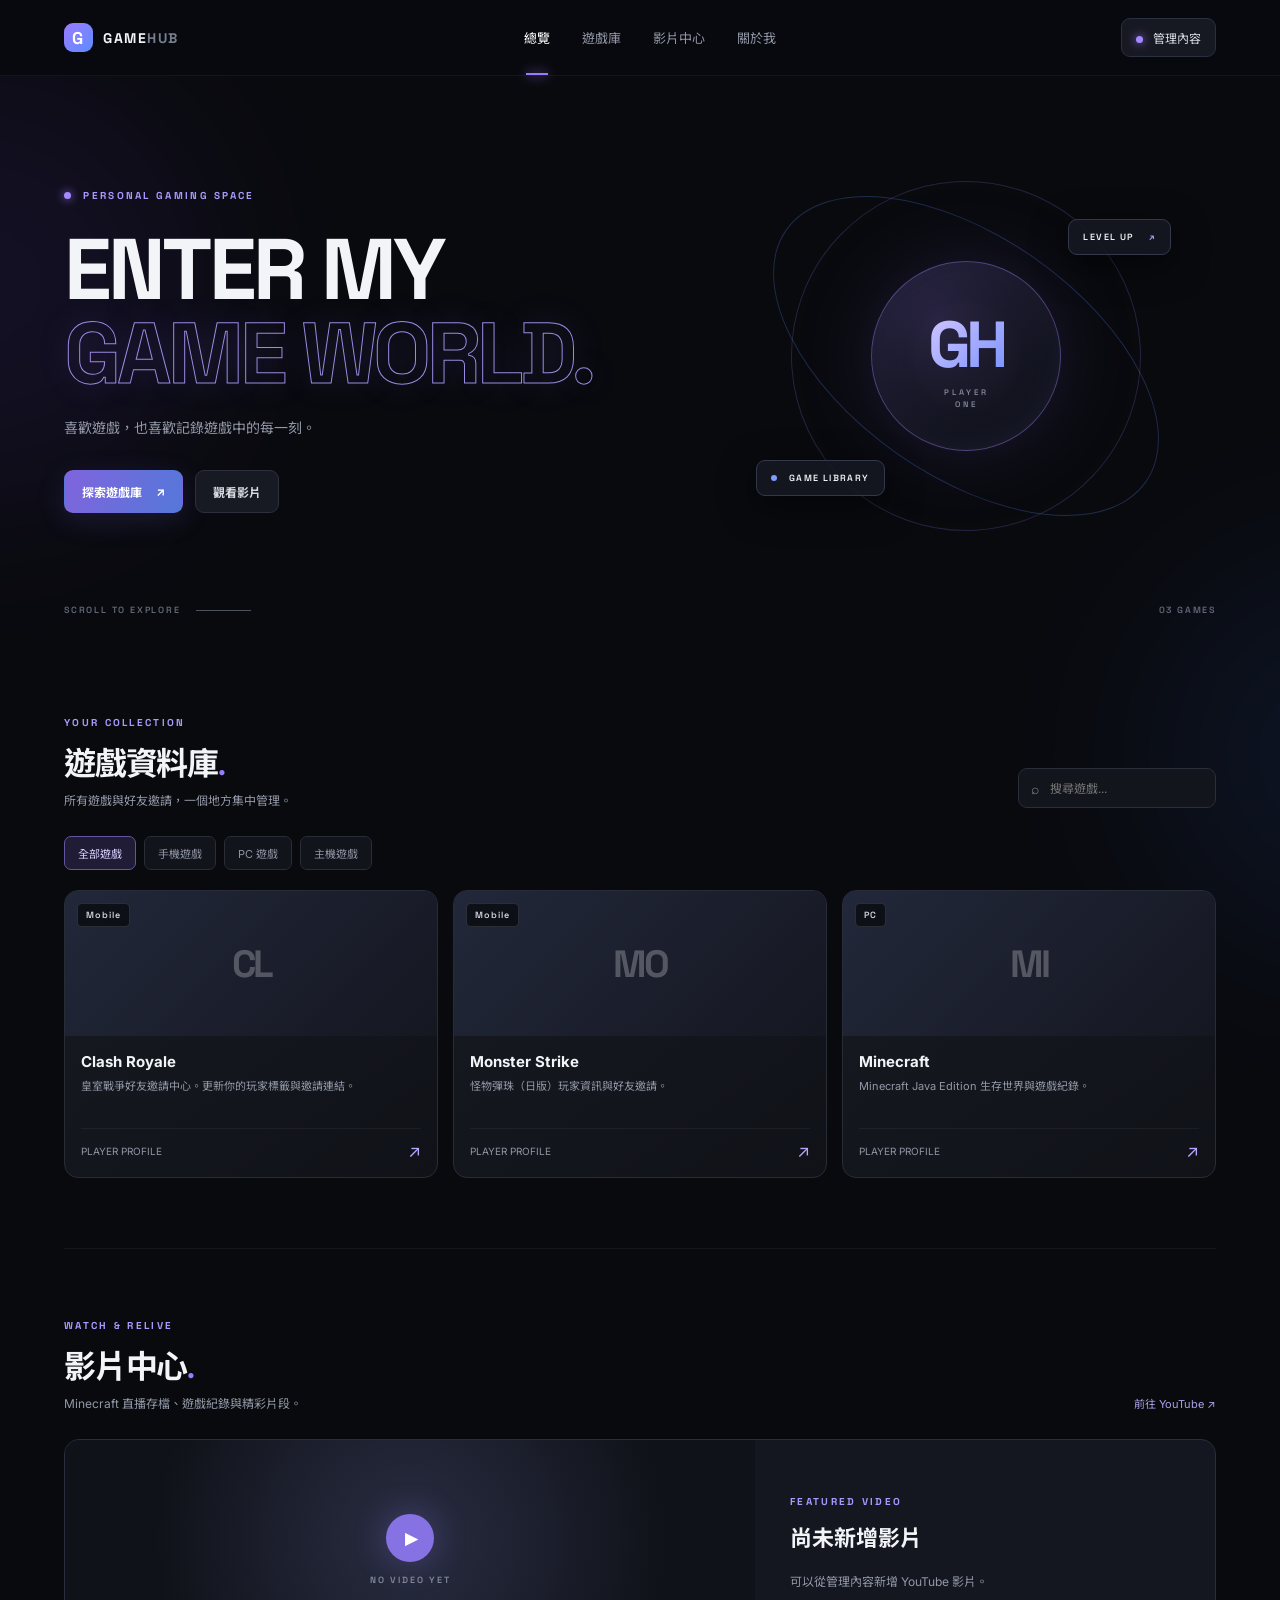
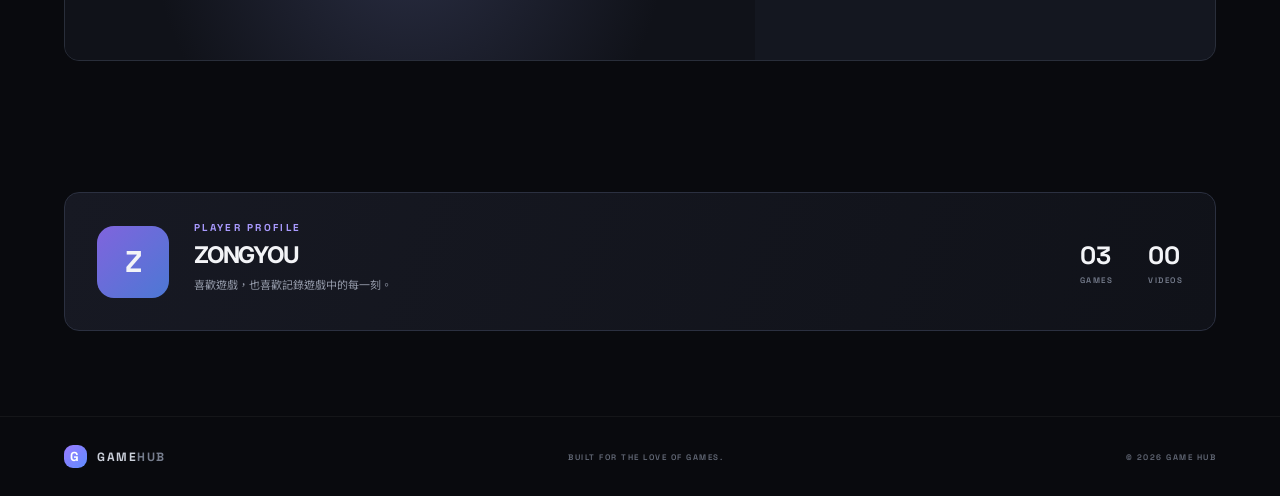
==== index.html @ 8bf3301c "Add files via upload" ====
<!doctype html>
<html lang="zh-Hant">
<head>
  <meta charset="utf-8">
  <meta name="viewport" content="width=device-width, initial-scale=1">
  <meta name="theme-color" content="#090a0e">
  <meta name="description" content="個人遊戲收藏、好友邀請與 Minecraft 影片中心。">
  <title>GAME HUB — Gaming Identity</title>
  <link rel="preconnect" href="https://fonts.googleapis.com">
  <link rel="preconnect" href="https://fonts.gstatic.com" crossorigin>
  <link href="https://fonts.googleapis.com/css2?family=Inter:wght@400;500;600;700;800&family=Noto+Sans+TC:wght@400;500;600;700;800&display=swap" rel="stylesheet">
  <link rel="stylesheet" href="css/style.css">
</head>
<body>
  <div class="ambient ambient-one"></div><div class="ambient ambient-two"></div>
  <header class="topbar">
    <a class="brand" href="#home" aria-label="Game Hub 首頁"><span class="brand-mark">G</span><span>GAME<span class="brand-muted">HUB</span></span></a>
    <nav class="main-nav" aria-label="主要導覽">
      <a class="nav-link active" href="#home" data-nav="home">總覽</a>
      <a class="nav-link" href="#library" data-nav="library">遊戲庫</a>
      <a class="nav-link" href="#videos" data-nav="videos">影片中心</a>
      <a class="nav-link" href="#profile" data-nav="profile">關於我</a>
    </nav>
    <button class="admin-trigger" id="admin-open" type="button"><span class="admin-dot"></span> 管理內容</button>
  </header>

  <main>
    <section class="hero section" id="home">
      <div class="hero-copy">
        <div class="eyebrow"><span class="live-dot"></span> PERSONAL GAMING SPACE</div>
        <h1>ENTER MY<br><span>GAME WORLD.</span></h1>
        <p class="hero-description" id="hero-description">收藏遊戲、分享好友邀請，紀錄每一段冒險。</p>
        <div class="hero-actions">
          <a class="button button-primary" href="#library">探索遊戲庫 <span>↗</span></a>
          <a class="button button-quiet" href="#videos">觀看影片</a>
        </div>
      </div>
      <div class="hero-art" aria-hidden="true">
        <div class="orbit orbit-a"></div><div class="orbit orbit-b"></div>
        <div class="hero-core"><span>GH</span><small>PLAYER<br>ONE</small></div>
        <div class="floating-chip chip-top">LEVEL UP <b>↗</b></div>
        <div class="floating-chip chip-bottom"><i></i> GAME LIBRARY</div>
      </div>
      <div class="hero-foot"><span>SCROLL TO EXPLORE</span><span class="scroll-line"></span><span id="game-count">00 GAMES</span></div>
    </section>

    <section class="section library-section" id="library">
      <div class="section-heading">
        <div><div class="eyebrow">YOUR COLLECTION</div><h2>遊戲資料庫<span class="heading-period">.</span></h2><p>所有遊戲與好友邀請，一個地方集中管理。</p></div>
        <div class="heading-tools"><label class="search-box"><span>⌕</span><input id="game-search" type="search" placeholder="搜尋遊戲..." aria-label="搜尋遊戲"></label></div>
      </div>
      <div class="filter-row" id="game-filters">
        <button class="filter-chip selected" data-filter="全部">全部遊戲</button>
        <button class="filter-chip" data-filter="Mobile">手機遊戲</button>
        <button class="filter-chip" data-filter="PC">PC 遊戲</button>
        <button class="filter-chip" data-filter="Console">主機遊戲</button>
      </div>
      <div class="game-grid" id="game-grid"><div class="empty-state">正在載入遊戲資料…</div></div>
    </section>

    <section class="section video-section" id="videos">
      <div class="section-heading">
        <div><div class="eyebrow">WATCH & RELIVE</div><h2>影片中心<span class="heading-period">.</span></h2><p>Minecraft 直播存檔、遊戲紀錄與精彩片段。</p></div>
        <a class="text-link" href="https://www.youtube.com/" target="_blank" rel="noopener">前往 YouTube ↗</a>
      </div>
      <div class="video-feature" id="video-feature">
        <div class="video-player-placeholder"><span class="play-symbol">▶</span><span>SELECT A VIDEO</span></div>
        <div class="video-feature-info"><div class="eyebrow">FEATURED VIDEO</div><h3>尚未新增影片</h3><p>可以從管理內容新增 YouTube 影片。</p></div>
      </div>
      <div class="video-grid" id="video-grid"></div>
    </section>

    <section class="section profile-section" id="profile">
      <div class="profile-panel">
        <div class="profile-avatar" id="profile-avatar">Z</div>
        <div class="profile-copy"><div class="eyebrow">PLAYER PROFILE</div><h2 id="profile-name">ZONGYOU</h2><p id="profile-bio">喜歡遊戲，也喜歡記錄遊戲中的每一刻。</p><div class="social-links" id="social-links"></div></div>
        <div class="profile-stats"><div><strong id="stat-games">00</strong><span>GAMES</span></div><div><strong id="stat-videos">00</strong><span>VIDEOS</span></div></div>
      </div>
    </section>
  </main>

  <footer class="footer"><a class="brand" href="#home"><span class="brand-mark">G</span><span>GAME<span class="brand-muted">HUB</span></span></a><span>BUILT FOR THE LOVE OF GAMES.</span><span>© <span id="year"></span> GAME HUB</span></footer>

  <div class="modal-backdrop" id="game-modal" aria-hidden="true">
    <div class="modal game-modal-card" role="dialog" aria-modal="true" aria-labelledby="modal-game-title">
      <button class="modal-close" data-close="game-modal" aria-label="關閉">×</button>
      <div class="modal-game-cover" id="modal-cover"></div>
      <div class="modal-content"><div class="eyebrow" id="modal-category">GAME</div><h2 id="modal-game-title">Game title</h2><p id="modal-description"></p><div class="player-id-row"><span>PLAYER ID</span><code id="modal-player-id">—</code><button class="small-button" id="copy-id">複製</button></div><div class="modal-actions" id="modal-actions"></div><div class="qr-wrap" id="modal-qr-wrap" hidden><img id="modal-qr" alt="好友邀請 QR Code"><span>使用遊戲掃描器加入好友</span></div></div>
    </div>
  </div>

  <div class="modal-backdrop" id="video-modal" aria-hidden="true">
    <div class="modal video-modal-card" role="dialog" aria-modal="true" aria-label="YouTube 影片播放器"><button class="modal-close" data-close="video-modal" aria-label="關閉">×</button><div class="embed-frame" id="embed-frame"></div><div class="video-modal-title" id="video-modal-title"></div></div>
  </div>

  <div class="modal-backdrop admin-backdrop" id="admin-modal" aria-hidden="true">
    <div class="modal admin-panel" role="dialog" aria-modal="true" aria-labelledby="admin-title">
      <button class="modal-close" data-close="admin-modal" aria-label="關閉">×</button>
      <div class="eyebrow">CONTENT CONTROL CENTER</div><h2 id="admin-title">內容管理</h2><p class="admin-intro">在這裡編輯網站資料。變更先存在目前瀏覽器，匯出 JSON 後再更新 GitHub。</p>
      <div class="admin-tabs"><button class="admin-tab active" data-tab="games">遊戲管理</button><button class="admin-tab" data-tab="videos">影片管理</button><button class="admin-tab" data-tab="profile">個人資料</button><button class="admin-tab" data-tab="data">匯入 / 匯出</button></div>
      <div class="admin-pane active" id="pane-games"><div class="admin-list" id="admin-game-list"></div><h3 id="game-form-heading">新增遊戲</h3><form id="game-form" class="admin-form"><input type="hidden" id="game-edit-index"><div class="form-grid"><label>遊戲名稱<input id="g-name" required placeholder="例如：Minecraft"></label><label>平台<select id="g-category"><option>Mobile</option><option>PC</option><option>Console</option></select></label><label>玩家 ID<input id="g-player" placeholder="玩家 ID"></label><label>封面圖片路徑<input id="g-cover" placeholder="assets/covers/game.jpg"></label><label class="span-two">好友邀請連結<input id="g-invite" type="url" placeholder="https://..."></label><label class="span-two">QR Code 圖片路徑<input id="g-qr" placeholder="assets/qrcodes/game.png"></label><label class="span-two">遊戲描述<textarea id="g-description" rows="2" placeholder="簡短介紹"></textarea></label></div><div class="form-actions"><button class="button button-primary" type="submit">儲存遊戲</button><button class="button button-quiet" type="button" id="game-form-reset">清除</button></div></form></div>
      <div class="admin-pane" id="pane-videos"><div class="admin-list" id="admin-video-list"></div><h3 id="video-form-heading">新增影片</h3><form id="video-form" class="admin-form"><input type="hidden" id="video-edit-index"><div class="form-grid"><label class="span-two">影片標題<input id="v-title" required placeholder="Minecraft 生存日記 #01"></label><label>YouTube 網址<input id="v-url" required placeholder="https://www.youtube.com/watch?v=..."></label><label>分類<input id="v-category" placeholder="Minecraft 直播"></label><label class="span-two">簡介<textarea id="v-description" rows="2"></textarea></label></div><div class="form-actions"><button class="button button-primary" type="submit">儲存影片</button><button class="button button-quiet" type="button" id="video-form-reset">清除</button></div></form></div>
      <div class="admin-pane" id="pane-profile"><form id="profile-form" class="admin-form"><div class="form-grid"><label>暱稱<input id="p-name"></label><label>頭像文字<input id="p-avatar" maxlength="3"></label><label class="span-two">個人簡介<textarea id="p-bio" rows="3"></textarea></label><label class="span-two">社群連結（每行一個，格式：名稱 | 網址）<textarea id="p-social" rows="4" placeholder="YouTube | https://youtube.com/@..."></textarea></label></div><div class="form-actions"><button class="button button-primary" type="submit">儲存個人資料</button></div></form></div>
      <div class="admin-pane" id="pane-data"><div class="data-actions"><button class="button button-primary" id="export-all">匯出全部資料 JSON</button><label class="button button-quiet file-button">匯入 JSON<input type="file" id="import-file" accept="application/json"></label><button class="button button-quiet" id="reset-data">還原範例資料</button></div><div class="notice"><strong>如何發布到 GitHub Pages？</strong><ol><li>按「匯出全部資料 JSON」。</li><li>解壓或開啟匯出的資料，將 <code>games.json</code>、<code>videos.json</code>、<code>profile.json</code> 更新到 Repository 的 <code>data/</code>。</li><li>若新增了圖片，也要把圖片上傳到對應的 <code>assets/</code> 資料夾。</li><li>Commit changes，等待 GitHub Pages 自動部署。</li></ol></div><p class="admin-status" id="admin-status">目前的修改儲存在這個瀏覽器，不會自動發布到網站。</p></div>
    </div>
  </div>
  <div class="toast" id="toast" role="status"></div>
  <script src="js/main.js"></script>
</body>
</html>
---- css/style.css ----
@import url('https://fonts.googleapis.com/css2?family=Space+Grotesk:wght@400;500;600;700&display=swap');
:root{--bg:#090a0e;--panel:#111319;--panel2:#171a22;--line:#252934;--text:#f3f4f7;--muted:#9298a7;--accent:#9a7bff;--accent2:#5e8cff;--radius:18px;--font:Inter,"Noto Sans TC",sans-serif}
*{box-sizing:border-box}html{scroll-behavior:smooth;scroll-padding-top:90px}body{margin:0;background:var(--bg);color:var(--text);font-family:var(--font);font-size:14px;overflow-x:hidden}a{color:inherit;text-decoration:none}button,input,textarea,select{font:inherit}.ambient{position:absolute;z-index:-1;pointer-events:none;filter:blur(90px);opacity:.14;border-radius:50%}.ambient-one{width:430px;height:430px;background:#5636a9;top:70px;left:-230px}.ambient-two{width:390px;height:390px;background:#254d9c;top:560px;right:-260px}.topbar{height:76px;display:flex;align-items:center;justify-content:space-between;padding:0 max(5vw,24px);border-bottom:1px solid #ffffff0c;background:#090a0edb;backdrop-filter:blur(18px);position:sticky;top:0;z-index:20}.brand{display:flex;align-items:center;gap:10px;font-family:"Space Grotesk",sans-serif;font-weight:700;letter-spacing:1.5px}.brand-mark{width:29px;height:29px;display:grid;place-items:center;border-radius:9px;background:linear-gradient(135deg,var(--accent),var(--accent2));color:white;font-size:17px}.brand-muted{color:#777e8e}.main-nav{display:flex;gap:32px;height:100%;align-items:center}.nav-link{height:100%;display:grid;place-items:center;color:var(--muted);font-size:13px;position:relative;transition:.2s}.nav-link:hover,.nav-link.active{color:white}.nav-link.active:after{content:"";position:absolute;bottom:0;height:2px;width:22px;background:var(--accent);box-shadow:0 0 12px var(--accent)}.admin-trigger{background:#171922;border:1px solid #2b3040;color:#d9dce5;padding:10px 14px;border-radius:9px;cursor:pointer;font-size:12px}.admin-trigger:hover{border-color:var(--accent)}.admin-dot,.live-dot{display:inline-block;width:7px;height:7px;border-radius:50%;background:#a58aff;box-shadow:0 0 10px #9a7bff;margin-right:7px}.section{width:min(1160px,90%);margin:0 auto}.hero{min-height:570px;display:flex;align-items:center;position:relative;padding:75px 0 95px}.hero-copy{position:relative;z-index:2}.eyebrow{font-family:"Space Grotesk",var(--font);font-size:10px;font-weight:700;letter-spacing:2.3px;color:#a99aff;text-transform:uppercase}.hero h1{font-family:"Space Grotesk",var(--font);font-size:clamp(48px,7vw,86px);line-height:.98;letter-spacing:-4px;margin:25px 0 20px;font-weight:700}.hero h1 span{color:transparent;-webkit-text-stroke:1px #9b8be2;text-shadow:0 0 34px #8b73ff20}.hero-description{font-size:14px;color:var(--muted);line-height:1.8;max-width:440px}.hero-actions{display:flex;gap:12px;margin-top:30px}.button{border:1px solid transparent;border-radius:9px;padding:12px 17px;font-size:12px;font-weight:700;cursor:pointer;display:inline-flex;align-items:center;justify-content:center;gap:14px;transition:.2s}.button-primary{background:linear-gradient(110deg,#8064dd,#5478d9);color:#fff;box-shadow:0 7px 28px #6e62d32b}.button-primary:hover{transform:translateY(-2px);filter:brightness(1.12)}.button-quiet{background:#171a22;border-color:#2b303c;color:#d7d9e0}.button-quiet:hover{border-color:#7770aa}.hero-art{position:absolute;width:430px;height:430px;right:3%;top:65px;display:grid;place-items:center}.orbit{position:absolute;border:1px solid #9a7bff35;border-radius:50%;transform:rotate(-25deg)}.orbit-a{width:350px;height:350px}.orbit-b{width:440px;height:240px;border-color:#5e8cff40;transform:rotate(35deg)}.hero-core{width:190px;height:190px;border-radius:50%;display:flex;flex-direction:column;align-items:center;justify-content:center;background:radial-gradient(circle at 35% 30%,#292442,#11131c 65%);border:1px solid #9b8aff65;box-shadow:0 0 80px #7659d52b,inset 0 0 45px #8064dd18}.hero-core span{font:700 65px "Space Grotesk";letter-spacing:-5px;background:linear-gradient(135deg,#d7caff,#758fff);color:transparent;background-clip:text}.hero-core small{font:600 8px "Space Grotesk";letter-spacing:3px;color:#82879a;text-align:center;line-height:1.5}.floating-chip{position:absolute;padding:11px 14px;background:#151821e8;border:1px solid #33384b;border-radius:9px;font:600 9px "Space Grotesk";letter-spacing:1.4px;box-shadow:0 10px 35px #0008}.chip-top{top:78px;right:10px}.chip-top b{color:#a99aff;margin-left:12px}.chip-bottom{bottom:75px;left:5px}.chip-bottom i{display:inline-block;width:6px;height:6px;background:#7e9bff;border-radius:50%;margin-right:8px}.hero-foot{position:absolute;bottom:30px;left:0;right:0;display:flex;align-items:center;gap:15px;color:#626878;font:600 9px "Space Grotesk";letter-spacing:1.8px}.scroll-line{height:1px;width:55px;background:#4d5260}.hero-foot span:last-child{margin-left:auto}.library-section,.video-section{padding:70px 0}.section-heading{display:flex;align-items:end;justify-content:space-between;gap:20px;margin-bottom:28px}.section-heading h2,.profile-copy h2{font-size:32px;letter-spacing:-1.2px;margin:9px 0 7px}.heading-period{color:var(--accent)}.section-heading p{color:var(--muted);margin:0;font-size:12px}.heading-tools{display:flex;gap:10px}.search-box{display:flex;align-items:center;gap:9px;background:#12151c;border:1px solid #292e3a;border-radius:9px;padding:0 12px;height:40px;color:#858b9b}.search-box input{background:none;border:0;outline:0;color:white;width:155px;font-size:12px}.filter-row{display:flex;gap:8px;margin-bottom:20px}.filter-chip{border:1px solid #282d38;background:#11141a;color:#8d93a2;padding:8px 13px;border-radius:7px;font-size:11px;cursor:pointer}.filter-chip.selected,.filter-chip:hover{background:#211c35;border-color:#65549e;color:#d9d0ff}.game-grid{display:grid;grid-template-columns:repeat(3,1fr);gap:15px}.game-card{background:linear-gradient(145deg,#171a22,#101218);border:1px solid #272c37;border-radius:14px;overflow:hidden;cursor:pointer;transition:.25s;min-width:0}.game-card:hover{transform:translateY(-4px);border-color:#7464b4;box-shadow:0 15px 35px #0005}.game-cover{height:145px;background:linear-gradient(135deg,#22283a,#151721);position:relative;overflow:hidden;display:flex;align-items:center;justify-content:center}.game-cover img{width:100%;height:100%;object-fit:cover;opacity:.8}.cover-fallback{font:700 38px "Space Grotesk";color:#ffffff40;letter-spacing:-3px}.game-platform{position:absolute;top:12px;left:12px;background:#090b10c9;border:1px solid #ffffff20;padding:5px 8px;border-radius:5px;font:600 9px "Space Grotesk";letter-spacing:1px;color:#d3d6e1}.game-card-body{padding:16px}.game-card-title{font-size:15px;font-weight:700;margin:0 0 7px}.game-card-desc{font-size:11px;color:#9298a7;line-height:1.6;height:35px;overflow:hidden}.game-card-foot{display:flex;justify-content:space-between;align-items:center;margin-top:15px;padding-top:12px;border-top:1px solid #ffffff0c;color:#8e94a4;font-size:10px}.card-arrow{color:#b5a6ff;font-size:17px}.empty-state{grid-column:1/-1;border:1px dashed #303543;border-radius:12px;padding:35px;text-align:center;color:#828899;font-size:12px}.video-section{border-top:1px solid #ffffff0c}.text-link{color:#aaa0e9;font-size:11px}.video-feature{display:grid;grid-template-columns:1.5fr 1fr;background:#141720;border:1px solid #292e3a;border-radius:15px;overflow:hidden;min-height:220px}.video-player-placeholder{background:radial-gradient(circle at 50% 45%,#292d42,#101219 70%);display:flex;flex-direction:column;align-items:center;justify-content:center;gap:12px;color:#83899a;font:600 9px "Space Grotesk";letter-spacing:2px;min-height:220px}.play-symbol{width:48px;height:48px;display:grid;place-items:center;border-radius:50%;padding-left:3px;background:#8772e4;color:white;box-shadow:0 0 35px #8772e455;font-size:16px}.video-feature-info{padding:35px;display:flex;flex-direction:column;justify-content:center}.video-feature-info h3{font-size:22px;margin:12px 0 8px}.video-feature-info p{color:var(--muted);font-size:12px;line-height:1.7}.video-grid{display:grid;grid-template-columns:repeat(3,1fr);gap:15px;margin-top:16px}.video-card{border:1px solid #292e3a;border-radius:12px;overflow:hidden;background:#13161e;cursor:pointer;transition:.2s}.video-card:hover{transform:translateY(-3px);border-color:#7062ad}.video-thumb{aspect-ratio:16/9;background:#202434;position:relative}.video-thumb img{width:100%;height:100%;object-fit:cover}.video-thumb:after{content:"▶";position:absolute;inset:0;display:grid;place-items:center;color:white;text-shadow:0 2px 12px #000;font-size:25px;background:#0002}.video-card-info{padding:13px}.video-card-info strong{display:block;font-size:12px;margin-bottom:7px}.video-card-info span{color:#858b9a;font-size:10px}.profile-section{padding:45px 0 85px}.profile-panel{display:flex;align-items:center;gap:25px;padding:28px 32px;border:1px solid #2b3040;border-radius:15px;background:linear-gradient(110deg,#171923,#101219)}.profile-avatar{width:72px;height:72px;border-radius:17px;background:linear-gradient(135deg,#8064dd,#4c78d4);display:grid;place-items:center;font:700 30px "Space Grotesk";flex-shrink:0}.profile-copy{flex:1}.profile-copy h2{font-size:23px;margin:7px 0}.profile-copy p{font-size:11px;color:#9298a7;margin:0 0 10px}.social-links{display:flex;gap:13px;flex-wrap:wrap}.social-links a{font-size:10px;color:#b7a9ff}.profile-stats{display:flex;gap:35px}.profile-stats div{display:flex;flex-direction:column;gap:4px}.profile-stats strong{font:700 25px "Space Grotesk"}.profile-stats span{font:600 8px "Space Grotesk";letter-spacing:1.5px;color:#777e8e}.footer{border-top:1px solid #ffffff0c;min-height:80px;padding:20px 5%;display:flex;align-items:center;justify-content:space-between;color:#656b79;font:600 8px "Space Grotesk";letter-spacing:1.5px}.footer .brand{color:#cbd0da;font-size:12px}.footer .brand-mark{width:23px;height:23px;font-size:13px}.modal-backdrop{position:fixed;inset:0;z-index:50;background:#05060bd9;backdrop-filter:blur(12px);display:none;align-items:center;justify-content:center;padding:20px}.modal-backdrop.open{display:flex}.modal{position:relative;background:#141720;border:1px solid #34394a;border-radius:17px;max-height:90vh;overflow:auto;box-shadow:0 25px 90px #000a}.modal-close{position:absolute;right:14px;top:12px;z-index:2;border:0;background:#252a36;color:#e4e5eb;border-radius:8px;width:31px;height:31px;font-size:22px;cursor:pointer}.game-modal-card{width:min(760px,100%);display:grid;grid-template-columns:.85fr 1.15fr}.modal-game-cover{background:linear-gradient(145deg,#292c40,#12151d);min-height:380px;display:grid;place-items:center;color:#ffffff44;font:700 50px "Space Grotesk"}.modal-game-cover img{width:100%;height:100%;object-fit:cover}.modal-content{padding:38px 30px}.modal-content h2{font-size:27px;margin:10px 0}.modal-content p{font-size:12px;color:var(--muted);line-height:1.7}.player-id-row{display:flex;align-items:center;gap:10px;background:#0c0f15;padding:10px;border-radius:8px;margin:20px 0}.player-id-row span{font-size:9px;color:#7d8494;letter-spacing:1px}.player-id-row code{font-size:11px;color:#ddd4ff;flex:1;overflow-wrap:anywhere}.small-button{background:#29233d;border:1px solid #574b82;color:#d8ceff;border-radius:6px;padding:6px 9px;font-size:10px;cursor:pointer}.modal-actions{display:flex;gap:9px;flex-wrap:wrap}.qr-wrap{margin-top:22px;display:flex;align-items:center;gap:14px;color:#8f96a6;font-size:10px}.qr-wrap img{width:105px;height:105px;object-fit:contain;background:white;padding:5px;border-radius:7px}.video-modal-card{width:min(900px,100%);padding:15px}.embed-frame{aspect-ratio:16/9;background:#08090d}.embed-frame iframe{width:100%;height:100%;border:0}.video-modal-title{padding:13px 5px 2px;font-weight:700}.admin-panel{width:min(850px,100%);padding:32px}.admin-panel h2{font-size:28px;margin:8px 0}.admin-intro{font-size:11px;color:#969cac;line-height:1.7}.admin-tabs{display:flex;gap:5px;border-bottom:1px solid #303543;margin:22px 0 20px;overflow:auto}.admin-tab{border:0;background:none;color:#818899;padding:11px 13px;font-size:11px;white-space:nowrap;cursor:pointer;border-bottom:2px solid transparent}.admin-tab.active{color:#d8ceff;border-color:#9a7bff}.admin-pane{display:none}.admin-pane.active{display:block}.admin-pane h3{font-size:13px;margin:22px 0 12px}.admin-list{display:grid;gap:7px}.admin-row{display:flex;align-items:center;gap:10px;background:#0e1118;border:1px solid #272c38;border-radius:8px;padding:9px 11px}.admin-row span{flex:1;font-size:11px}.admin-row button{border:1px solid #34394a;background:#1a1e28;color:#c7cbd5;border-radius:6px;padding:6px 9px;font-size:10px;cursor:pointer}.admin-row button.delete{color:#ff9d9d}.admin-form{background:#0e1118;border:1px solid #282e3a;border-radius:10px;padding:15px}.form-grid{display:grid;grid-template-columns:1fr 1fr;gap:12px}.admin-form label{display:flex;flex-direction:column;gap:6px;color:#aab0bf;font-size:10px}.admin-form input,.admin-form textarea,.admin-form select{background:#181c26;border:1px solid #303646;border-radius:7px;padding:10px;color:#edf0f6;outline:none;font-size:11px;min-width:0}.admin-form input:focus,.admin-form textarea:focus,.admin-form select:focus{border-color:#8773d2}.span-two{grid-column:span 2}.form-actions{display:flex;gap:8px;margin-top:13px}.form-actions .button{padding:10px 13px}.data-actions{display:flex;gap:9px;flex-wrap:wrap}.file-button{position:relative;overflow:hidden}.file-button input{position:absolute;inset:0;opacity:0;cursor:pointer}.notice{margin-top:20px;background:#171b27;border:1px solid #343b50;border-radius:9px;padding:16px;color:#aeb4c3;font-size:11px;line-height:1.8}.notice strong{color:#e5e7ee}.notice ol{padding-left:18px}.notice code{color:#d5caff}.admin-status{font-size:10px;color:#838a9a;margin-top:15px}.toast{position:fixed;bottom:24px;left:50%;transform:translate(-50%,20px);opacity:0;pointer-events:none;background:#252a37;border:1px solid #484e62;color:white;padding:11px 16px;border-radius:8px;font-size:11px;z-index:90;transition:.25s}.toast.show{opacity:1;transform:translate(-50%,0)}[hidden]{display:none!important}
@media(max-width:800px){.main-nav{gap:16px}.hero-art{right:-100px;opacity:.5}.hero-copy{z-index:3}.game-grid,.video-grid{grid-template-columns:repeat(2,1fr)}.profile-panel{flex-wrap:wrap}.profile-stats{margin-left:95px}.video-feature{grid-template-columns:1fr}.video-feature-info{padding:22px}.video-player-placeholder{min-height:180px}}
@media(max-width:560px){.topbar{height:65px;padding:0 5%;}.brand{font-size:12px}.brand-mark{width:25px;height:25px}.main-nav{position:fixed;bottom:0;left:0;right:0;top:auto;height:58px;background:#0d0f15f2;backdrop-filter:blur(16px);border-top:1px solid #ffffff12;justify-content:space-around;z-index:30;gap:0}.nav-link{font-size:10px}.nav-link.active:after{top:0;bottom:auto}.admin-trigger{font-size:10px;padding:8px 10px}.hero{min-height:510px;padding:75px 0 85px}.hero h1{font-size:54px;letter-spacing:-3px}.hero-art{width:300px;height:300px;right:-135px;top:110px;opacity:.35}.orbit-a{width:250px;height:250px}.orbit-b{width:300px;height:170px}.hero-core{width:135px;height:135px}.hero-core span{font-size:45px}.hero-foot{bottom:25px}.section-heading{align-items:flex-start;flex-direction:column}.section-heading h2{font-size:27px}.heading-tools,.search-box,.search-box input{width:100%}.game-grid,.video-grid{grid-template-columns:1fr 1fr;gap:9px}.game-cover{height:105px}.game-card-body{padding:11px}.game-card-title{font-size:12px}.game-card-desc{font-size:10px}.game-card-foot{font-size:9px}.filter-row{overflow:auto;padding-bottom:4px}.filter-chip{white-space:nowrap}.profile-panel{padding:20px;gap:14px}.profile-avatar{width:55px;height:55px;border-radius:13px}.profile-copy{min-width:calc(100% - 75px)}.profile-copy h2{font-size:19px}.profile-stats{margin:10px 0 0 69px;gap:28px}.footer{padding-bottom:75px;flex-wrap:wrap;gap:12px}.footer>span:nth-child(2){display:none}.game-modal-card{grid-template-columns:1fr}.modal-game-cover{min-height:145px;max-height:145px}.modal-content{padding:23px}.admin-panel{padding:25px 16px}.form-grid{grid-template-columns:1fr}.span-two{grid-column:span 1}.data-actions{flex-direction:column}.data-actions .button{width:100%}}
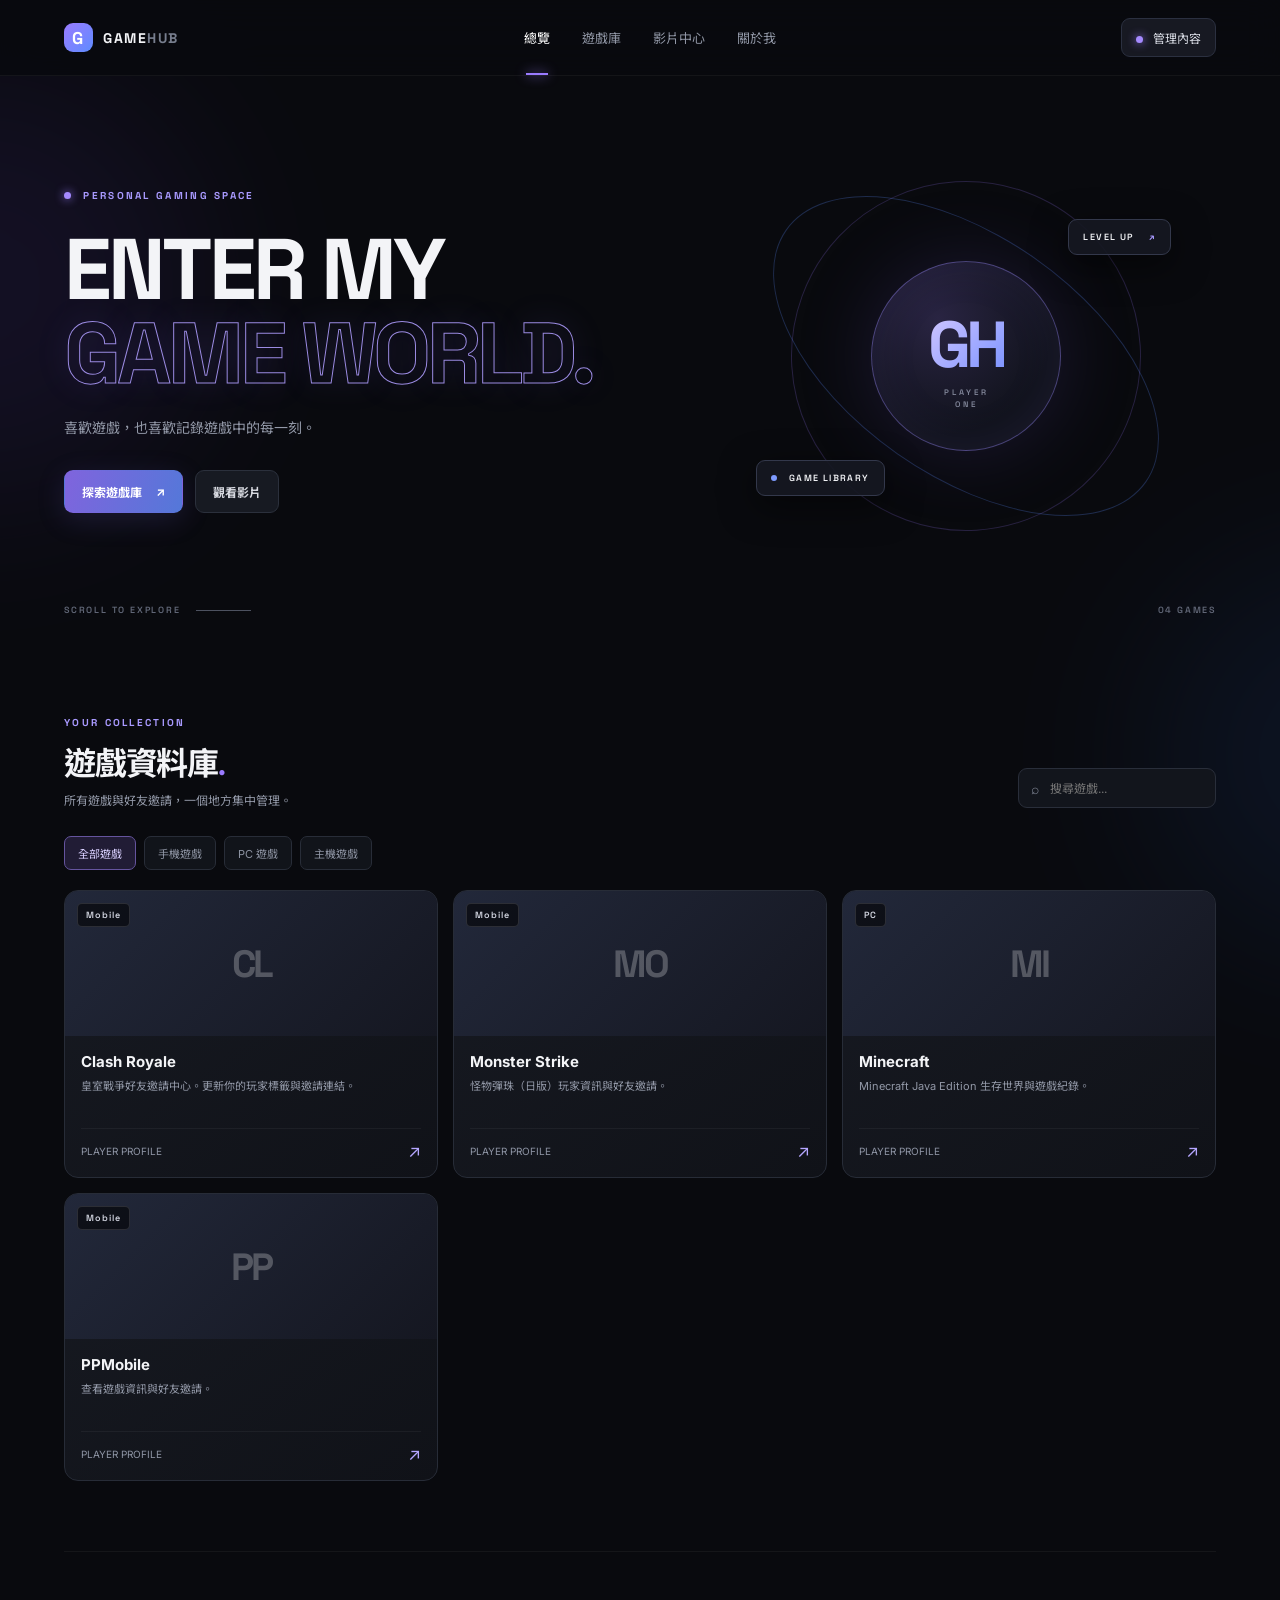
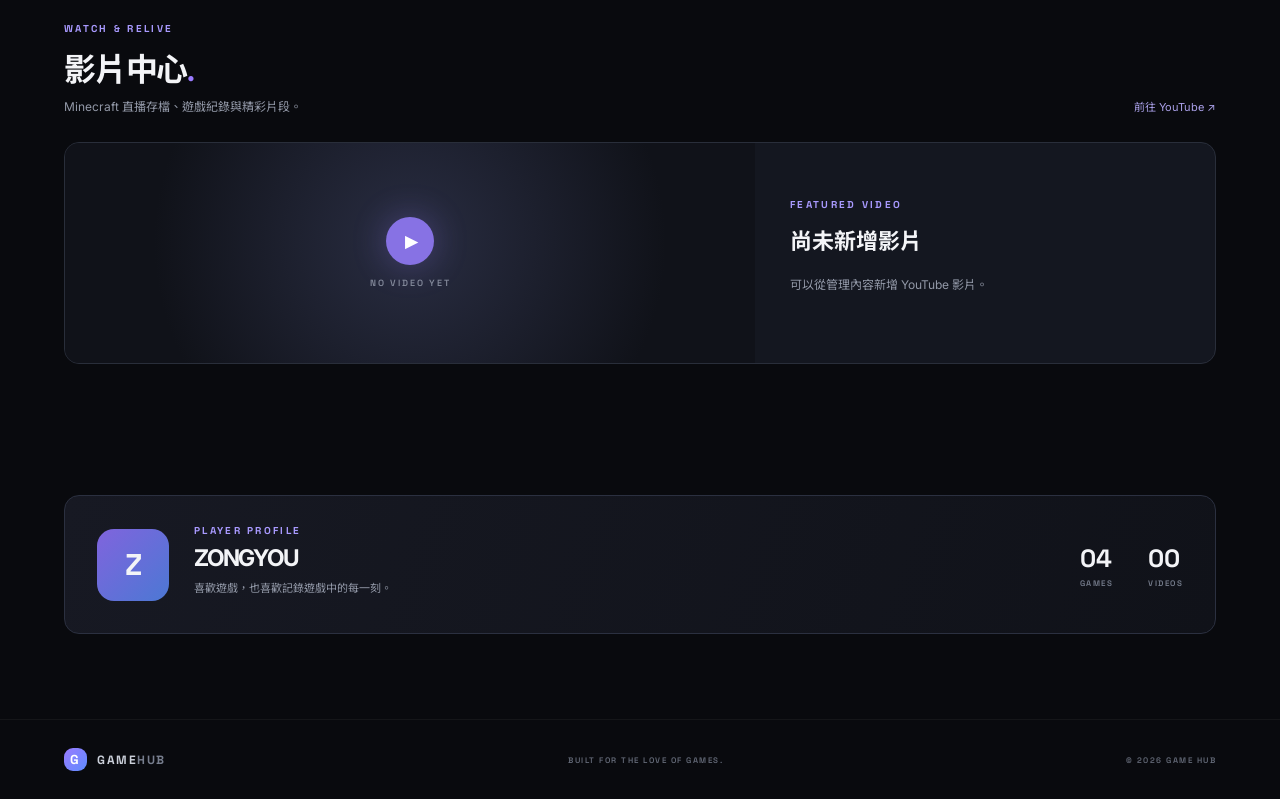
==== commit a1e570b3: "Add loading state and entrance animation to admin panel" ====
--- a/index.html
+++ b/index.html
@@ -95,13 +95,14 @@
 
   <div class="modal-backdrop admin-backdrop" id="admin-modal" aria-hidden="true">
     <div class="modal admin-panel" role="dialog" aria-modal="true" aria-labelledby="admin-title">
+      <div class="admin-loading" id="admin-loading" role="status" aria-live="polite"><span class="admin-loading-spinner"></span><strong>正在連線至管理中心</strong><span>正在驗證管理權限並同步雲端資料…</span></div>
       <button class="modal-close" data-close="admin-modal" aria-label="關閉">×</button>
-      <div class="eyebrow">CONTENT CONTROL CENTER</div><h2 id="admin-title">內容管理</h2><p class="admin-intro">在這裡編輯網站資料。變更先存在目前瀏覽器，匯出 JSON 後再更新 GitHub。</p>
+      <div class="eyebrow">CONTENT CONTROL CENTER</div><h2 id="admin-title">內容管理</h2><p class="admin-intro">使用 GitHub 帳號登入後，只有網站管理者可以修改內容；每次儲存前會先備份 GitHub 上的舊資料。</p><div class="form-actions"><button class="button button-quiet" id="admin-logout" type="button">登出管理帳號</button></div>
       <div class="admin-tabs"><button class="admin-tab active" data-tab="games">遊戲管理</button><button class="admin-tab" data-tab="videos">影片管理</button><button class="admin-tab" data-tab="profile">個人資料</button><button class="admin-tab" data-tab="data">匯入 / 匯出</button></div>
       <div class="admin-pane active" id="pane-games"><div class="admin-list" id="admin-game-list"></div><h3 id="game-form-heading">新增遊戲</h3><form id="game-form" class="admin-form"><input type="hidden" id="game-edit-index"><div class="form-grid"><label>遊戲名稱<input id="g-name" required placeholder="例如：Minecraft"></label><label>平台<select id="g-category"><option>Mobile</option><option>PC</option><option>Console</option></select></label><label>玩家 ID<input id="g-player" placeholder="玩家 ID"></label><label>封面圖片路徑<input id="g-cover" placeholder="assets/covers/game.jpg"></label><label class="span-two">好友邀請連結<input id="g-invite" type="url" placeholder="https://..."></label><label class="span-two">QR Code 圖片路徑<input id="g-qr" placeholder="assets/qrcodes/game.png"></label><label class="span-two">遊戲描述<textarea id="g-description" rows="2" placeholder="簡短介紹"></textarea></label></div><div class="form-actions"><button class="button button-primary" type="submit">儲存遊戲</button><button class="button button-quiet" type="button" id="game-form-reset">清除</button></div></form></div>
       <div class="admin-pane" id="pane-videos"><div class="admin-list" id="admin-video-list"></div><h3 id="video-form-heading">新增影片</h3><form id="video-form" class="admin-form"><input type="hidden" id="video-edit-index"><div class="form-grid"><label class="span-two">影片標題<input id="v-title" required placeholder="Minecraft 生存日記 #01"></label><label>YouTube 網址<input id="v-url" required placeholder="https://www.youtube.com/watch?v=..."></label><label>分類<input id="v-category" placeholder="Minecraft 直播"></label><label class="span-two">簡介<textarea id="v-description" rows="2"></textarea></label></div><div class="form-actions"><button class="button button-primary" type="submit">儲存影片</button><button class="button button-quiet" type="button" id="video-form-reset">清除</button></div></form></div>
       <div class="admin-pane" id="pane-profile"><form id="profile-form" class="admin-form"><div class="form-grid"><label>暱稱<input id="p-name"></label><label>頭像文字<input id="p-avatar" maxlength="3"></label><label class="span-two">個人簡介<textarea id="p-bio" rows="3"></textarea></label><label class="span-two">社群連結（每行一個，格式：名稱 | 網址）<textarea id="p-social" rows="4" placeholder="YouTube | https://youtube.com/@..."></textarea></label></div><div class="form-actions"><button class="button button-primary" type="submit">儲存個人資料</button></div></form></div>
-      <div class="admin-pane" id="pane-data"><div class="data-actions"><button class="button button-primary" id="export-all">匯出全部資料 JSON</button><label class="button button-quiet file-button">匯入 JSON<input type="file" id="import-file" accept="application/json"></label><button class="button button-quiet" id="reset-data">還原範例資料</button></div><div class="notice"><strong>如何發布到 GitHub Pages？</strong><ol><li>按「匯出全部資料 JSON」。</li><li>解壓或開啟匯出的資料，將 <code>games.json</code>、<code>videos.json</code>、<code>profile.json</code> 更新到 Repository 的 <code>data/</code>。</li><li>若新增了圖片，也要把圖片上傳到對應的 <code>assets/</code> 資料夾。</li><li>Commit changes，等待 GitHub Pages 自動部署。</li></ol></div><p class="admin-status" id="admin-status">目前的修改儲存在這個瀏覽器，不會自動發布到網站。</p></div>
+      <div class="admin-pane" id="pane-data"><div class="data-actions"><button class="button button-primary" id="export-all">匯出全部資料 JSON</button><label class="button button-quiet file-button">匯入 JSON<input type="file" id="import-file" accept="application/json"></label><button class="button button-quiet" id="reset-data">還原範例資料</button></div><div class="notice"><strong>雲端儲存與備份</strong><ol><li>登入後修改遊戲、影片或個人資料。</li><li>按下儲存時，系統會先把三份舊 JSON 備份到 GitHub 的 <code>backups/</code>。</li><li>備份完成後才更新 <code>data/</code> 內的正式資料。</li><li>圖片仍需先上傳到 Repository 的 <code>assets/</code> 資料夾，再填入圖片路徑。</li></ol></div><p class="admin-status" id="admin-status">尚未連線至雲端管理 API。</p></div>
     </div>
   </div>
   <div class="toast" id="toast" role="status"></div>
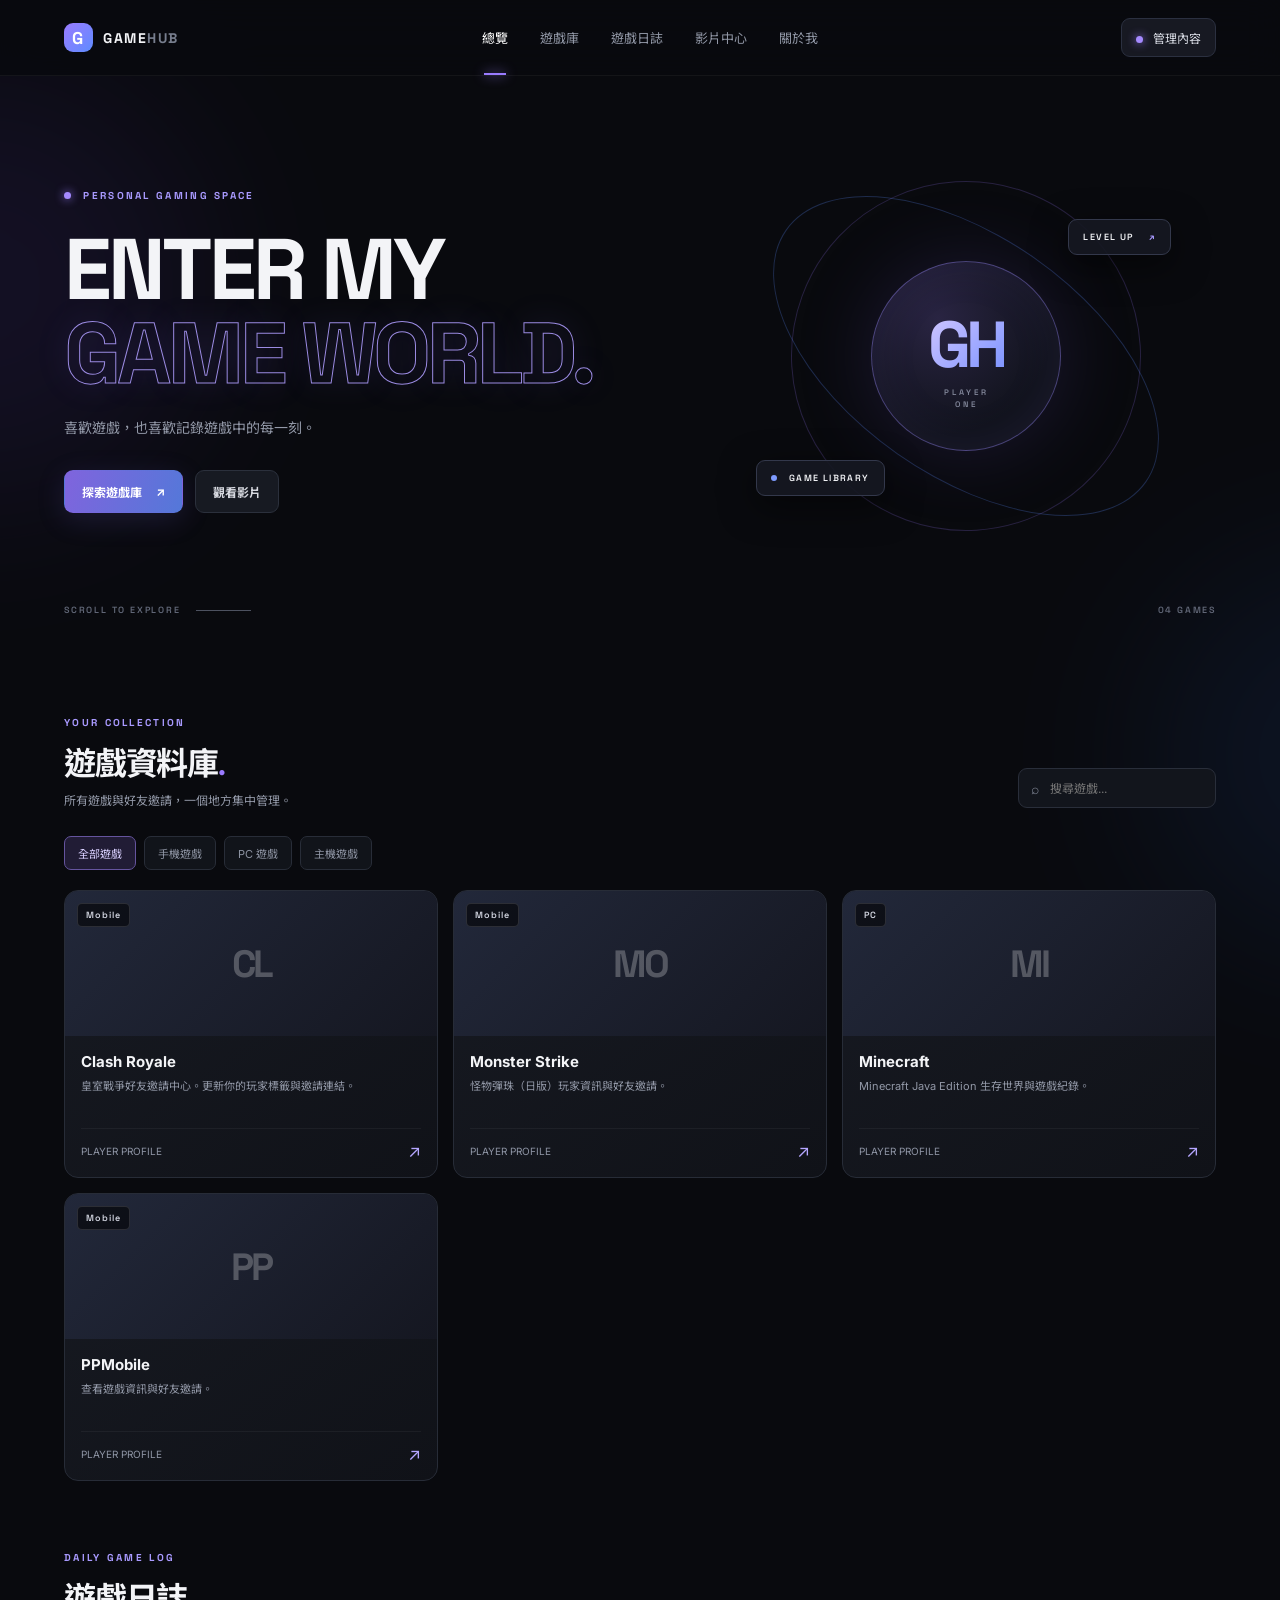
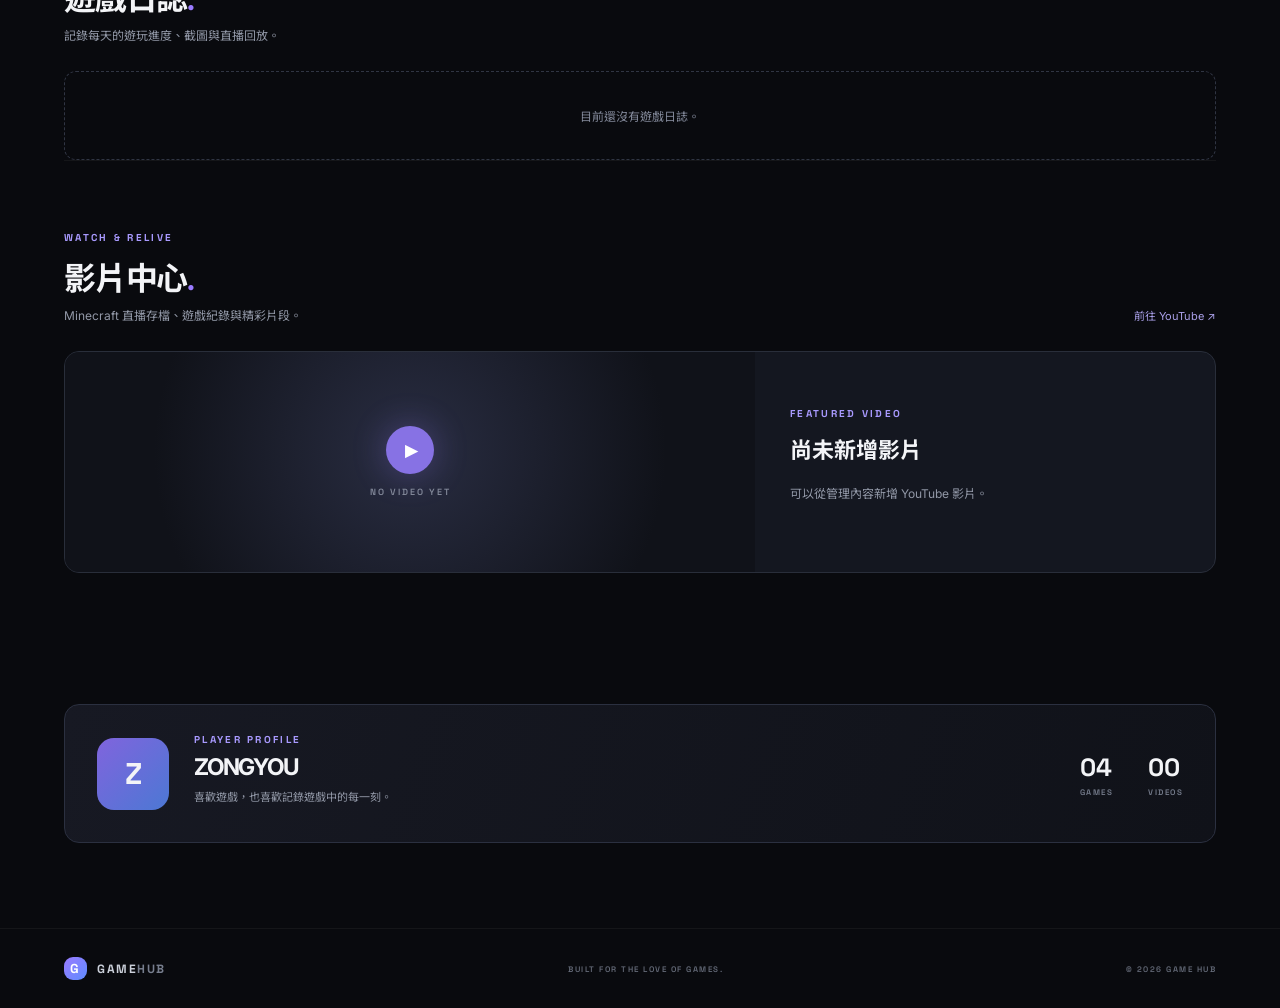
==== commit 78bd1c50: "Game Hub: add daily journal interface" ====
--- a/index.html
+++ b/index.html
@@ -18,6 +18,7 @@
     <nav class="main-nav" aria-label="主要導覽">
       <a class="nav-link active" href="#home" data-nav="home">總覽</a>
       <a class="nav-link" href="#library" data-nav="library">遊戲庫</a>
+      <a class="nav-link" href="#journal" data-nav="journal">遊戲日誌</a>
       <a class="nav-link" href="#videos" data-nav="videos">影片中心</a>
       <a class="nav-link" href="#profile" data-nav="profile">關於我</a>
     </nav>
@@ -56,6 +57,11 @@
         <button class="filter-chip" data-filter="Console">主機遊戲</button>
       </div>
       <div class="game-grid" id="game-grid"><div class="empty-state">正在載入遊戲資料…</div></div>
+    </section>
+
+    <section class="section journal-section" id="journal">
+      <div class="section-heading"><div><div class="eyebrow">DAILY GAME LOG</div><h2>遊戲日誌<span class="heading-period">.</span></h2><p>記錄每天的遊玩進度、截圖與直播回放。</p></div></div>
+      <div class="journal-list" id="journal-list"><div class="empty-state">目前還沒有遊戲日誌。</div></div>
     </section>
 
     <section class="section video-section" id="videos">
@@ -98,11 +104,12 @@
       <div class="admin-loading" id="admin-loading" role="status" aria-live="polite"><span class="admin-loading-spinner"></span><strong>正在連線至管理中心</strong><span>正在驗證管理權限並同步雲端資料…</span></div>
       <button class="modal-close" data-close="admin-modal" aria-label="關閉">×</button>
       <div class="eyebrow">CONTENT CONTROL CENTER</div><h2 id="admin-title">內容管理</h2><p class="admin-intro">使用 GitHub 帳號登入後，只有網站管理者可以修改內容；每次儲存前會先備份 GitHub 上的舊資料。</p><div class="form-actions"><button class="button button-quiet" id="admin-logout" type="button">登出管理帳號</button></div>
-      <div class="admin-tabs"><button class="admin-tab active" data-tab="games">遊戲管理</button><button class="admin-tab" data-tab="videos">影片管理</button><button class="admin-tab" data-tab="profile">個人資料</button><button class="admin-tab" data-tab="data">匯入 / 匯出</button></div>
+      <div class="admin-tabs"><button class="admin-tab active" data-tab="games">遊戲管理</button><button class="admin-tab" data-tab="journal">每日進度</button><button class="admin-tab" data-tab="videos">影片管理</button><button class="admin-tab" data-tab="profile">個人資料</button><button class="admin-tab" data-tab="data">匯入 / 匯出</button></div>
       <div class="admin-pane active" id="pane-games"><div class="admin-list" id="admin-game-list"></div><h3 id="game-form-heading">新增遊戲</h3><form id="game-form" class="admin-form"><input type="hidden" id="game-edit-index"><div class="form-grid"><label>遊戲名稱<input id="g-name" required placeholder="例如：Minecraft"></label><label>平台<select id="g-category"><option>Mobile</option><option>PC</option><option>Console</option></select></label><label>玩家 ID<input id="g-player" placeholder="玩家 ID"></label><label>封面圖片路徑<input id="g-cover" placeholder="assets/covers/game.jpg"></label><label class="span-two">好友邀請連結<input id="g-invite" type="url" placeholder="https://..."></label><label class="span-two">QR Code 圖片路徑<input id="g-qr" placeholder="assets/qrcodes/game.png"></label><label class="span-two">遊戲描述<textarea id="g-description" rows="2" placeholder="簡短介紹"></textarea></label></div><div class="form-actions"><button class="button button-primary" type="submit">儲存遊戲</button><button class="button button-quiet" type="button" id="game-form-reset">清除</button></div></form></div>
+      <div class="admin-pane" id="pane-journal"><div class="admin-list" id="admin-journal-list"></div><h3 id="journal-form-heading">新增每日進度</h3><form id="journal-form" class="admin-form"><input type="hidden" id="journal-edit-index"><div class="form-grid"><label>日期<input id="j-date" type="date" required></label><label>標題<input id="j-title" required placeholder="例如：今天終於打敗 Boss"></label><label class="span-two">今天的進度<textarea id="j-content" rows="5" required placeholder="敘述今天玩了什麼、完成哪些目標、遇到什麼事情……"></textarea></label><label class="span-two">遊戲截圖（可多選）<input id="j-images" type="file" accept="image/png,image/jpeg,image/webp,image/gif" multiple><small class="field-hint">支援 PNG、JPG、WEBP、GIF；單張上限 5 MB。圖片會上傳到 Game Hub。</small></label><label class="span-two">直播／影片網址（選填）<input id="j-video" type="url" placeholder="https://www.youtube.com/watch?v=..."><small class="field-hint">沒有影片就留白，日誌右側會保持空白。</small></label></div><div class="form-actions"><button class="button button-primary" type="submit">儲存每日進度</button><button class="button button-quiet" type="button" id="journal-form-reset">清除</button></div></form></div>
       <div class="admin-pane" id="pane-videos"><div class="admin-list" id="admin-video-list"></div><h3 id="video-form-heading">新增影片</h3><form id="video-form" class="admin-form"><input type="hidden" id="video-edit-index"><div class="form-grid"><label class="span-two">影片標題<input id="v-title" required placeholder="Minecraft 生存日記 #01"></label><label>YouTube 網址<input id="v-url" required placeholder="https://www.youtube.com/watch?v=..."></label><label>分類<input id="v-category" placeholder="Minecraft 直播"></label><label class="span-two">簡介<textarea id="v-description" rows="2"></textarea></label></div><div class="form-actions"><button class="button button-primary" type="submit">儲存影片</button><button class="button button-quiet" type="button" id="video-form-reset">清除</button></div></form></div>
       <div class="admin-pane" id="pane-profile"><form id="profile-form" class="admin-form"><div class="form-grid"><label>暱稱<input id="p-name"></label><label>頭像文字<input id="p-avatar" maxlength="3"></label><label class="span-two">個人簡介<textarea id="p-bio" rows="3"></textarea></label><label class="span-two">社群連結（每行一個，格式：名稱 | 網址）<textarea id="p-social" rows="4" placeholder="YouTube | https://youtube.com/@..."></textarea></label></div><div class="form-actions"><button class="button button-primary" type="submit">儲存個人資料</button></div></form></div>
-      <div class="admin-pane" id="pane-data"><div class="data-actions"><button class="button button-primary" id="export-all">匯出全部資料 JSON</button><label class="button button-quiet file-button">匯入 JSON<input type="file" id="import-file" accept="application/json"></label><button class="button button-quiet" id="reset-data">還原範例資料</button></div><div class="notice"><strong>雲端儲存與備份</strong><ol><li>登入後修改遊戲、影片或個人資料。</li><li>按下儲存時，系統會先把三份舊 JSON 備份到 GitHub 的 <code>backups/</code>。</li><li>備份完成後才更新 <code>data/</code> 內的正式資料。</li><li>圖片仍需先上傳到 Repository 的 <code>assets/</code> 資料夾，再填入圖片路徑。</li></ol></div><p class="admin-status" id="admin-status">尚未連線至雲端管理 API。</p></div>
+      <div class="admin-pane" id="pane-data"><div class="data-actions"><button class="button button-primary" id="export-all">匯出全部資料 JSON</button><label class="button button-quiet file-button">匯入 JSON<input type="file" id="import-file" accept="application/json"></label><button class="button button-quiet" id="reset-data">還原範例資料</button></div><div class="notice"><strong>雲端儲存與備份</strong><ol><li>登入後修改遊戲、影片或個人資料。</li><li>按下儲存時，系統會先把三份舊 JSON 備份到 GitHub 的 <code>backups/</code>。</li><li>備份完成後才更新 <code>data/</code> 內的正式資料。</li><li>每日進度可直接上傳截圖；圖片會存入 <code>assets/logs/</code>，日誌資料則存入 <code>data/logs.json</code>。</li></ol></div><p class="admin-status" id="admin-status">尚未連線至雲端管理 API。</p></div>
     </div>
   </div>
   <div class="toast" id="toast" role="status"></div>
--- a/css/style.css
+++ b/css/style.css
@@ -1,5 +1,5 @@
 @import url('https://fonts.googleapis.com/css2?family=Space+Grotesk:wght@400;500;600;700&display=swap');
 :root{--bg:#090a0e;--panel:#111319;--panel2:#171a22;--line:#252934;--text:#f3f4f7;--muted:#9298a7;--accent:#9a7bff;--accent2:#5e8cff;--radius:18px;--font:Inter,"Noto Sans TC",sans-serif}
-*{box-sizing:border-box}html{scroll-behavior:smooth;scroll-padding-top:90px}body{margin:0;background:var(--bg);color:var(--text);font-family:var(--font);font-size:14px;overflow-x:hidden}a{color:inherit;text-decoration:none}button,input,textarea,select{font:inherit}.ambient{position:absolute;z-index:-1;pointer-events:none;filter:blur(90px);opacity:.14;border-radius:50%}.ambient-one{width:430px;height:430px;background:#5636a9;top:70px;left:-230px}.ambient-two{width:390px;height:390px;background:#254d9c;top:560px;right:-260px}.topbar{height:76px;display:flex;align-items:center;justify-content:space-between;padding:0 max(5vw,24px);border-bottom:1px solid #ffffff0c;background:#090a0edb;backdrop-filter:blur(18px);position:sticky;top:0;z-index:20}.brand{display:flex;align-items:center;gap:10px;font-family:"Space Grotesk",sans-serif;font-weight:700;letter-spacing:1.5px}.brand-mark{width:29px;height:29px;display:grid;place-items:center;border-radius:9px;background:linear-gradient(135deg,var(--accent),var(--accent2));color:white;font-size:17px}.brand-muted{color:#777e8e}.main-nav{display:flex;gap:32px;height:100%;align-items:center}.nav-link{height:100%;display:grid;place-items:center;color:var(--muted);font-size:13px;position:relative;transition:.2s}.nav-link:hover,.nav-link.active{color:white}.nav-link.active:after{content:"";position:absolute;bottom:0;height:2px;width:22px;background:var(--accent);box-shadow:0 0 12px var(--accent)}.admin-trigger{background:#171922;border:1px solid #2b3040;color:#d9dce5;padding:10px 14px;border-radius:9px;cursor:pointer;font-size:12px}.admin-trigger:hover{border-color:var(--accent)}.admin-dot,.live-dot{display:inline-block;width:7px;height:7px;border-radius:50%;background:#a58aff;box-shadow:0 0 10px #9a7bff;margin-right:7px}.section{width:min(1160px,90%);margin:0 auto}.hero{min-height:570px;display:flex;align-items:center;position:relative;padding:75px 0 95px}.hero-copy{position:relative;z-index:2}.eyebrow{font-family:"Space Grotesk",var(--font);font-size:10px;font-weight:700;letter-spacing:2.3px;color:#a99aff;text-transform:uppercase}.hero h1{font-family:"Space Grotesk",var(--font);font-size:clamp(48px,7vw,86px);line-height:.98;letter-spacing:-4px;margin:25px 0 20px;font-weight:700}.hero h1 span{color:transparent;-webkit-text-stroke:1px #9b8be2;text-shadow:0 0 34px #8b73ff20}.hero-description{font-size:14px;color:var(--muted);line-height:1.8;max-width:440px}.hero-actions{display:flex;gap:12px;margin-top:30px}.button{border:1px solid transparent;border-radius:9px;padding:12px 17px;font-size:12px;font-weight:700;cursor:pointer;display:inline-flex;align-items:center;justify-content:center;gap:14px;transition:.2s}.button-primary{background:linear-gradient(110deg,#8064dd,#5478d9);color:#fff;box-shadow:0 7px 28px #6e62d32b}.button-primary:hover{transform:translateY(-2px);filter:brightness(1.12)}.button-quiet{background:#171a22;border-color:#2b303c;color:#d7d9e0}.button-quiet:hover{border-color:#7770aa}.hero-art{position:absolute;width:430px;height:430px;right:3%;top:65px;display:grid;place-items:center}.orbit{position:absolute;border:1px solid #9a7bff35;border-radius:50%;transform:rotate(-25deg)}.orbit-a{width:350px;height:350px}.orbit-b{width:440px;height:240px;border-color:#5e8cff40;transform:rotate(35deg)}.hero-core{width:190px;height:190px;border-radius:50%;display:flex;flex-direction:column;align-items:center;justify-content:center;background:radial-gradient(circle at 35% 30%,#292442,#11131c 65%);border:1px solid #9b8aff65;box-shadow:0 0 80px #7659d52b,inset 0 0 45px #8064dd18}.hero-core span{font:700 65px "Space Grotesk";letter-spacing:-5px;background:linear-gradient(135deg,#d7caff,#758fff);color:transparent;background-clip:text}.hero-core small{font:600 8px "Space Grotesk";letter-spacing:3px;color:#82879a;text-align:center;line-height:1.5}.floating-chip{position:absolute;padding:11px 14px;background:#151821e8;border:1px solid #33384b;border-radius:9px;font:600 9px "Space Grotesk";letter-spacing:1.4px;box-shadow:0 10px 35px #0008}.chip-top{top:78px;right:10px}.chip-top b{color:#a99aff;margin-left:12px}.chip-bottom{bottom:75px;left:5px}.chip-bottom i{display:inline-block;width:6px;height:6px;background:#7e9bff;border-radius:50%;margin-right:8px}.hero-foot{position:absolute;bottom:30px;left:0;right:0;display:flex;align-items:center;gap:15px;color:#626878;font:600 9px "Space Grotesk";letter-spacing:1.8px}.scroll-line{height:1px;width:55px;background:#4d5260}.hero-foot span:last-child{margin-left:auto}.library-section,.video-section{padding:70px 0}.section-heading{display:flex;align-items:end;justify-content:space-between;gap:20px;margin-bottom:28px}.section-heading h2,.profile-copy h2{font-size:32px;letter-spacing:-1.2px;margin:9px 0 7px}.heading-period{color:var(--accent)}.section-heading p{color:var(--muted);margin:0;font-size:12px}.heading-tools{display:flex;gap:10px}.search-box{display:flex;align-items:center;gap:9px;background:#12151c;border:1px solid #292e3a;border-radius:9px;padding:0 12px;height:40px;color:#858b9b}.search-box input{background:none;border:0;outline:0;color:white;width:155px;font-size:12px}.filter-row{display:flex;gap:8px;margin-bottom:20px}.filter-chip{border:1px solid #282d38;background:#11141a;color:#8d93a2;padding:8px 13px;border-radius:7px;font-size:11px;cursor:pointer}.filter-chip.selected,.filter-chip:hover{background:#211c35;border-color:#65549e;color:#d9d0ff}.game-grid{display:grid;grid-template-columns:repeat(3,1fr);gap:15px}.game-card{background:linear-gradient(145deg,#171a22,#101218);border:1px solid #272c37;border-radius:14px;overflow:hidden;cursor:pointer;transition:.25s;min-width:0}.game-card:hover{transform:translateY(-4px);border-color:#7464b4;box-shadow:0 15px 35px #0005}.game-cover{height:145px;background:linear-gradient(135deg,#22283a,#151721);position:relative;overflow:hidden;display:flex;align-items:center;justify-content:center}.game-cover img{width:100%;height:100%;object-fit:cover;opacity:.8}.cover-fallback{font:700 38px "Space Grotesk";color:#ffffff40;letter-spacing:-3px}.game-platform{position:absolute;top:12px;left:12px;background:#090b10c9;border:1px solid #ffffff20;padding:5px 8px;border-radius:5px;font:600 9px "Space Grotesk";letter-spacing:1px;color:#d3d6e1}.game-card-body{padding:16px}.game-card-title{font-size:15px;font-weight:700;margin:0 0 7px}.game-card-desc{font-size:11px;color:#9298a7;line-height:1.6;height:35px;overflow:hidden}.game-card-foot{display:flex;justify-content:space-between;align-items:center;margin-top:15px;padding-top:12px;border-top:1px solid #ffffff0c;color:#8e94a4;font-size:10px}.card-arrow{color:#b5a6ff;font-size:17px}.empty-state{grid-column:1/-1;border:1px dashed #303543;border-radius:12px;padding:35px;text-align:center;color:#828899;font-size:12px}.video-section{border-top:1px solid #ffffff0c}.text-link{color:#aaa0e9;font-size:11px}.video-feature{display:grid;grid-template-columns:1.5fr 1fr;background:#141720;border:1px solid #292e3a;border-radius:15px;overflow:hidden;min-height:220px}.video-player-placeholder{background:radial-gradient(circle at 50% 45%,#292d42,#101219 70%);display:flex;flex-direction:column;align-items:center;justify-content:center;gap:12px;color:#83899a;font:600 9px "Space Grotesk";letter-spacing:2px;min-height:220px}.play-symbol{width:48px;height:48px;display:grid;place-items:center;border-radius:50%;padding-left:3px;background:#8772e4;color:white;box-shadow:0 0 35px #8772e455;font-size:16px}.video-feature-info{padding:35px;display:flex;flex-direction:column;justify-content:center}.video-feature-info h3{font-size:22px;margin:12px 0 8px}.video-feature-info p{color:var(--muted);font-size:12px;line-height:1.7}.video-grid{display:grid;grid-template-columns:repeat(3,1fr);gap:15px;margin-top:16px}.video-card{border:1px solid #292e3a;border-radius:12px;overflow:hidden;background:#13161e;cursor:pointer;transition:.2s}.video-card:hover{transform:translateY(-3px);border-color:#7062ad}.video-thumb{aspect-ratio:16/9;background:#202434;position:relative}.video-thumb img{width:100%;height:100%;object-fit:cover}.video-thumb:after{content:"▶";position:absolute;inset:0;display:grid;place-items:center;color:white;text-shadow:0 2px 12px #000;font-size:25px;background:#0002}.video-card-info{padding:13px}.video-card-info strong{display:block;font-size:12px;margin-bottom:7px}.video-card-info span{color:#858b9a;font-size:10px}.profile-section{padding:45px 0 85px}.profile-panel{display:flex;align-items:center;gap:25px;padding:28px 32px;border:1px solid #2b3040;border-radius:15px;background:linear-gradient(110deg,#171923,#101219)}.profile-avatar{width:72px;height:72px;border-radius:17px;background:linear-gradient(135deg,#8064dd,#4c78d4);display:grid;place-items:center;font:700 30px "Space Grotesk";flex-shrink:0}.profile-copy{flex:1}.profile-copy h2{font-size:23px;margin:7px 0}.profile-copy p{font-size:11px;color:#9298a7;margin:0 0 10px}.social-links{display:flex;gap:13px;flex-wrap:wrap}.social-links a{font-size:10px;color:#b7a9ff}.profile-stats{display:flex;gap:35px}.profile-stats div{display:flex;flex-direction:column;gap:4px}.profile-stats strong{font:700 25px "Space Grotesk"}.profile-stats span{font:600 8px "Space Grotesk";letter-spacing:1.5px;color:#777e8e}.footer{border-top:1px solid #ffffff0c;min-height:80px;padding:20px 5%;display:flex;align-items:center;justify-content:space-between;color:#656b79;font:600 8px "Space Grotesk";letter-spacing:1.5px}.footer .brand{color:#cbd0da;font-size:12px}.footer .brand-mark{width:23px;height:23px;font-size:13px}.modal-backdrop{position:fixed;inset:0;z-index:50;background:#05060bd9;backdrop-filter:blur(12px);display:none;align-items:center;justify-content:center;padding:20px}.modal-backdrop.open{display:flex}.modal{position:relative;background:#141720;border:1px solid #34394a;border-radius:17px;max-height:90vh;overflow:auto;box-shadow:0 25px 90px #000a}.modal-close{position:absolute;right:14px;top:12px;z-index:2;border:0;background:#252a36;color:#e4e5eb;border-radius:8px;width:31px;height:31px;font-size:22px;cursor:pointer}.game-modal-card{width:min(760px,100%);display:grid;grid-template-columns:.85fr 1.15fr}.modal-game-cover{background:linear-gradient(145deg,#292c40,#12151d);min-height:380px;display:grid;place-items:center;color:#ffffff44;font:700 50px "Space Grotesk"}.modal-game-cover img{width:100%;height:100%;object-fit:cover}.modal-content{padding:38px 30px}.modal-content h2{font-size:27px;margin:10px 0}.modal-content p{font-size:12px;color:var(--muted);line-height:1.7}.player-id-row{display:flex;align-items:center;gap:10px;background:#0c0f15;padding:10px;border-radius:8px;margin:20px 0}.player-id-row span{font-size:9px;color:#7d8494;letter-spacing:1px}.player-id-row code{font-size:11px;color:#ddd4ff;flex:1;overflow-wrap:anywhere}.small-button{background:#29233d;border:1px solid #574b82;color:#d8ceff;border-radius:6px;padding:6px 9px;font-size:10px;cursor:pointer}.modal-actions{display:flex;gap:9px;flex-wrap:wrap}.qr-wrap{margin-top:22px;display:flex;align-items:center;gap:14px;color:#8f96a6;font-size:10px}.qr-wrap img{width:105px;height:105px;object-fit:contain;background:white;padding:5px;border-radius:7px}.video-modal-card{width:min(900px,100%);padding:15px}.embed-frame{aspect-ratio:16/9;background:#08090d}.embed-frame iframe{width:100%;height:100%;border:0}.video-modal-title{padding:13px 5px 2px;font-weight:700}.admin-panel{width:min(850px,100%);padding:32px}.admin-panel h2{font-size:28px;margin:8px 0}.admin-intro{font-size:11px;color:#969cac;line-height:1.7}.admin-tabs{display:flex;gap:5px;border-bottom:1px solid #303543;margin:22px 0 20px;overflow:auto}.admin-tab{border:0;background:none;color:#818899;padding:11px 13px;font-size:11px;white-space:nowrap;cursor:pointer;border-bottom:2px solid transparent}.admin-tab.active{color:#d8ceff;border-color:#9a7bff}.admin-pane{display:none}.admin-pane.active{display:block}.admin-pane h3{font-size:13px;margin:22px 0 12px}.admin-list{display:grid;gap:7px}.admin-row{display:flex;align-items:center;gap:10px;background:#0e1118;border:1px solid #272c38;border-radius:8px;padding:9px 11px}.admin-row span{flex:1;font-size:11px}.admin-row button{border:1px solid #34394a;background:#1a1e28;color:#c7cbd5;border-radius:6px;padding:6px 9px;font-size:10px;cursor:pointer}.admin-row button.delete{color:#ff9d9d}.admin-form{background:#0e1118;border:1px solid #282e3a;border-radius:10px;padding:15px}.form-grid{display:grid;grid-template-columns:1fr 1fr;gap:12px}.admin-form label{display:flex;flex-direction:column;gap:6px;color:#aab0bf;font-size:10px}.admin-form input,.admin-form textarea,.admin-form select{background:#181c26;border:1px solid #303646;border-radius:7px;padding:10px;color:#edf0f6;outline:none;font-size:11px;min-width:0}.admin-form input:focus,.admin-form textarea:focus,.admin-form select:focus{border-color:#8773d2}.span-two{grid-column:span 2}.form-actions{display:flex;gap:8px;margin-top:13px}.form-actions .button{padding:10px 13px}.data-actions{display:flex;gap:9px;flex-wrap:wrap}.file-button{position:relative;overflow:hidden}.file-button input{position:absolute;inset:0;opacity:0;cursor:pointer}.notice{margin-top:20px;background:#171b27;border:1px solid #343b50;border-radius:9px;padding:16px;color:#aeb4c3;font-size:11px;line-height:1.8}.notice strong{color:#e5e7ee}.notice ol{padding-left:18px}.notice code{color:#d5caff}.admin-status{font-size:10px;color:#838a9a;margin-top:15px}.toast{position:fixed;bottom:24px;left:50%;transform:translate(-50%,20px);opacity:0;pointer-events:none;background:#252a37;border:1px solid #484e62;color:white;padding:11px 16px;border-radius:8px;font-size:11px;z-index:90;transition:.25s}.toast.show{opacity:1;transform:translate(-50%,0)}[hidden]{display:none!important}
+*{box-sizing:border-box}html{scroll-behavior:smooth;scroll-padding-top:90px}body{margin:0;background:var(--bg);color:var(--text);font-family:var(--font);font-size:14px;overflow-x:hidden}a{color:inherit;text-decoration:none}button,input,textarea,select{font:inherit}.ambient{position:absolute;z-index:-1;pointer-events:none;filter:blur(90px);opacity:.14;border-radius:50%}.ambient-one{width:430px;height:430px;background:#5636a9;top:70px;left:-230px}.ambient-two{width:390px;height:390px;background:#254d9c;top:560px;right:-260px}.topbar{height:76px;display:flex;align-items:center;justify-content:space-between;padding:0 max(5vw,24px);border-bottom:1px solid #ffffff0c;background:#090a0edb;backdrop-filter:blur(18px);position:sticky;top:0;z-index:20}.brand{display:flex;align-items:center;gap:10px;font-family:"Space Grotesk",sans-serif;font-weight:700;letter-spacing:1.5px}.brand-mark{width:29px;height:29px;display:grid;place-items:center;border-radius:9px;background:linear-gradient(135deg,var(--accent),var(--accent2));color:white;font-size:17px}.brand-muted{color:#777e8e}.main-nav{display:flex;gap:32px;height:100%;align-items:center}.nav-link{height:100%;display:grid;place-items:center;color:var(--muted);font-size:13px;position:relative;transition:.2s}.nav-link:hover,.nav-link.active{color:white}.nav-link.active:after{content:"";position:absolute;bottom:0;height:2px;width:22px;background:var(--accent);box-shadow:0 0 12px var(--accent)}.admin-trigger{background:#171922;border:1px solid #2b3040;color:#d9dce5;padding:10px 14px;border-radius:9px;cursor:pointer;font-size:12px}.admin-trigger:hover{border-color:var(--accent)}.admin-dot,.live-dot{display:inline-block;width:7px;height:7px;border-radius:50%;background:#a58aff;box-shadow:0 0 10px #9a7bff;margin-right:7px}.section{width:min(1160px,90%);margin:0 auto}.hero{min-height:570px;display:flex;align-items:center;position:relative;padding:75px 0 95px}.hero-copy{position:relative;z-index:2}.eyebrow{font-family:"Space Grotesk",var(--font);font-size:10px;font-weight:700;letter-spacing:2.3px;color:#a99aff;text-transform:uppercase}.hero h1{font-family:"Space Grotesk",var(--font);font-size:clamp(48px,7vw,86px);line-height:.98;letter-spacing:-4px;margin:25px 0 20px;font-weight:700}.hero h1 span{color:transparent;-webkit-text-stroke:1px #9b8be2;text-shadow:0 0 34px #8b73ff20}.hero-description{font-size:14px;color:var(--muted);line-height:1.8;max-width:440px}.hero-actions{display:flex;gap:12px;margin-top:30px}.button{border:1px solid transparent;border-radius:9px;padding:12px 17px;font-size:12px;font-weight:700;cursor:pointer;display:inline-flex;align-items:center;justify-content:center;gap:14px;transition:.2s}.button-primary{background:linear-gradient(110deg,#8064dd,#5478d9);color:#fff;box-shadow:0 7px 28px #6e62d32b}.button-primary:hover{transform:translateY(-2px);filter:brightness(1.12)}.button-quiet{background:#171a22;border-color:#2b303c;color:#d7d9e0}.button-quiet:hover{border-color:#7770aa}.hero-art{position:absolute;width:430px;height:430px;right:3%;top:65px;display:grid;place-items:center}.orbit{position:absolute;border:1px solid #9a7bff35;border-radius:50%;transform:rotate(-25deg)}.orbit-a{width:350px;height:350px}.orbit-b{width:440px;height:240px;border-color:#5e8cff40;transform:rotate(35deg)}.hero-core{width:190px;height:190px;border-radius:50%;display:flex;flex-direction:column;align-items:center;justify-content:center;background:radial-gradient(circle at 35% 30%,#292442,#11131c 65%);border:1px solid #9b8aff65;box-shadow:0 0 80px #7659d52b,inset 0 0 45px #8064dd18}.hero-core span{font:700 65px "Space Grotesk";letter-spacing:-5px;background:linear-gradient(135deg,#d7caff,#758fff);color:transparent;background-clip:text}.hero-core small{font:600 8px "Space Grotesk";letter-spacing:3px;color:#82879a;text-align:center;line-height:1.5}.floating-chip{position:absolute;padding:11px 14px;background:#151821e8;border:1px solid #33384b;border-radius:9px;font:600 9px "Space Grotesk";letter-spacing:1.4px;box-shadow:0 10px 35px #0008}.chip-top{top:78px;right:10px}.chip-top b{color:#a99aff;margin-left:12px}.chip-bottom{bottom:75px;left:5px}.chip-bottom i{display:inline-block;width:6px;height:6px;background:#7e9bff;border-radius:50%;margin-right:8px}.hero-foot{position:absolute;bottom:30px;left:0;right:0;display:flex;align-items:center;gap:15px;color:#626878;font:600 9px "Space Grotesk";letter-spacing:1.8px}.scroll-line{height:1px;width:55px;background:#4d5260}.hero-foot span:last-child{margin-left:auto}.library-section,.video-section{padding:70px 0}.section-heading{display:flex;align-items:end;justify-content:space-between;gap:20px;margin-bottom:28px}.section-heading h2,.profile-copy h2{font-size:32px;letter-spacing:-1.2px;margin:9px 0 7px}.heading-period{color:var(--accent)}.section-heading p{color:var(--muted);margin:0;font-size:12px}.heading-tools{display:flex;gap:10px}.search-box{display:flex;align-items:center;gap:9px;background:#12151c;border:1px solid #292e3a;border-radius:9px;padding:0 12px;height:40px;color:#858b9b}.search-box input{background:none;border:0;outline:0;color:white;width:155px;font-size:12px}.filter-row{display:flex;gap:8px;margin-bottom:20px}.filter-chip{border:1px solid #282d38;background:#11141a;color:#8d93a2;padding:8px 13px;border-radius:7px;font-size:11px;cursor:pointer}.filter-chip.selected,.filter-chip:hover{background:#211c35;border-color:#65549e;color:#d9d0ff}.game-grid{display:grid;grid-template-columns:repeat(3,1fr);gap:15px}.game-card{background:linear-gradient(145deg,#171a22,#101218);border:1px solid #272c37;border-radius:14px;overflow:hidden;cursor:pointer;transition:.25s;min-width:0}.game-card:hover{transform:translateY(-4px);border-color:#7464b4;box-shadow:0 15px 35px #0005}.game-cover{height:145px;background:linear-gradient(135deg,#22283a,#151721);position:relative;overflow:hidden;display:flex;align-items:center;justify-content:center}.game-cover img{width:100%;height:100%;object-fit:cover;opacity:.8}.cover-fallback{font:700 38px "Space Grotesk";color:#ffffff40;letter-spacing:-3px}.game-platform{position:absolute;top:12px;left:12px;background:#090b10c9;border:1px solid #ffffff20;padding:5px 8px;border-radius:5px;font:600 9px "Space Grotesk";letter-spacing:1px;color:#d3d6e1}.game-card-body{padding:16px}.game-card-title{font-size:15px;font-weight:700;margin:0 0 7px}.game-card-desc{font-size:11px;color:#9298a7;line-height:1.6;height:35px;overflow:hidden}.game-card-foot{display:flex;justify-content:space-between;align-items:center;margin-top:15px;padding-top:12px;border-top:1px solid #ffffff0c;color:#8e94a4;font-size:10px}.card-arrow{color:#b5a6ff;font-size:17px}.empty-state{grid-column:1/-1;border:1px dashed #303543;border-radius:12px;padding:35px;text-align:center;color:#828899;font-size:12px}.video-section{border-top:1px solid #ffffff0c}.text-link{color:#aaa0e9;font-size:11px}.video-feature{display:grid;grid-template-columns:1.5fr 1fr;background:#141720;border:1px solid #292e3a;border-radius:15px;overflow:hidden;min-height:220px}.video-player-placeholder{background:radial-gradient(circle at 50% 45%,#292d42,#101219 70%);display:flex;flex-direction:column;align-items:center;justify-content:center;gap:12px;color:#83899a;font:600 9px "Space Grotesk";letter-spacing:2px;min-height:220px}.play-symbol{width:48px;height:48px;display:grid;place-items:center;border-radius:50%;padding-left:3px;background:#8772e4;color:white;box-shadow:0 0 35px #8772e455;font-size:16px}.video-feature-info{padding:35px;display:flex;flex-direction:column;justify-content:center}.video-feature-info h3{font-size:22px;margin:12px 0 8px}.video-feature-info p{color:var(--muted);font-size:12px;line-height:1.7}.video-grid{display:grid;grid-template-columns:repeat(3,1fr);gap:15px;margin-top:16px}.video-card{border:1px solid #292e3a;border-radius:12px;overflow:hidden;background:#13161e;cursor:pointer;transition:.2s}.video-card:hover{transform:translateY(-3px);border-color:#7062ad}.video-thumb{aspect-ratio:16/9;background:#202434;position:relative}.video-thumb img{width:100%;height:100%;object-fit:cover}.video-thumb:after{content:"▶";position:absolute;inset:0;display:grid;place-items:center;color:white;text-shadow:0 2px 12px #000;font-size:25px;background:#0002}.video-card-info{padding:13px}.video-card-info strong{display:block;font-size:12px;margin-bottom:7px}.video-card-info span{color:#858b9a;font-size:10px}.profile-section{padding:45px 0 85px}.profile-panel{display:flex;align-items:center;gap:25px;padding:28px 32px;border:1px solid #2b3040;border-radius:15px;background:linear-gradient(110deg,#171923,#101219)}.profile-avatar{width:72px;height:72px;border-radius:17px;background:linear-gradient(135deg,#8064dd,#4c78d4);display:grid;place-items:center;font:700 30px "Space Grotesk";flex-shrink:0}.profile-copy{flex:1}.profile-copy h2{font-size:23px;margin:7px 0}.profile-copy p{font-size:11px;color:#9298a7;margin:0 0 10px}.social-links{display:flex;gap:13px;flex-wrap:wrap}.social-links a{font-size:10px;color:#b7a9ff}.profile-stats{display:flex;gap:35px}.profile-stats div{display:flex;flex-direction:column;gap:4px}.profile-stats strong{font:700 25px "Space Grotesk"}.profile-stats span{font:600 8px "Space Grotesk";letter-spacing:1.5px;color:#777e8e}.footer{border-top:1px solid #ffffff0c;min-height:80px;padding:20px 5%;display:flex;align-items:center;justify-content:space-between;color:#656b79;font:600 8px "Space Grotesk";letter-spacing:1.5px}.footer .brand{color:#cbd0da;font-size:12px}.footer .brand-mark{width:23px;height:23px;font-size:13px}.modal-backdrop{position:fixed;inset:0;z-index:50;background:#05060bd9;backdrop-filter:blur(12px);display:none;align-items:center;justify-content:center;padding:20px}.modal-backdrop.open{display:flex;animation:backdrop-in .22s ease both}@keyframes backdrop-in{from{opacity:0}to{opacity:1}}.modal-backdrop.open .modal{animation:modal-in .28s cubic-bezier(.2,.8,.2,1) both}@keyframes modal-in{from{opacity:0;transform:translateY(16px) scale(.975)}to{opacity:1;transform:translateY(0) scale(1)}}.modal{position:relative;background:#141720;border:1px solid #34394a;border-radius:17px;max-height:90vh;overflow:auto;box-shadow:0 25px 90px #000a}.modal-close{position:absolute;right:14px;top:12px;z-index:2;border:0;background:#252a36;color:#e4e5eb;border-radius:8px;width:31px;height:31px;font-size:22px;cursor:pointer}.game-modal-card{width:min(760px,100%);display:grid;grid-template-columns:.85fr 1.15fr}.modal-game-cover{background:linear-gradient(145deg,#292c40,#12151d);min-height:380px;display:grid;place-items:center;color:#ffffff44;font:700 50px "Space Grotesk"}.modal-game-cover img{width:100%;height:100%;object-fit:cover}.modal-content{padding:38px 30px}.modal-content h2{font-size:27px;margin:10px 0}.modal-content p{font-size:12px;color:var(--muted);line-height:1.7}.player-id-row{display:flex;align-items:center;gap:10px;background:#0c0f15;padding:10px;border-radius:8px;margin:20px 0}.player-id-row span{font-size:9px;color:#7d8494;letter-spacing:1px}.player-id-row code{font-size:11px;color:#ddd4ff;flex:1;overflow-wrap:anywhere}.small-button{background:#29233d;border:1px solid #574b82;color:#d8ceff;border-radius:6px;padding:6px 9px;font-size:10px;cursor:pointer}.modal-actions{display:flex;gap:9px;flex-wrap:wrap}.qr-wrap{margin-top:22px;display:flex;align-items:center;gap:14px;color:#8f96a6;font-size:10px}.qr-wrap img{width:105px;height:105px;object-fit:contain;background:white;padding:5px;border-radius:7px}.video-modal-card{width:min(900px,100%);padding:15px}.embed-frame{aspect-ratio:16/9;background:#08090d}.embed-frame iframe{width:100%;height:100%;border:0}.video-modal-title{padding:13px 5px 2px;font-weight:700}.admin-panel{width:min(850px,100%);padding:32px}.admin-panel{position:relative}.admin-loading{position:absolute;inset:0;z-index:5;display:flex;flex-direction:column;align-items:center;justify-content:center;gap:12px;padding:28px;text-align:center;background:#141720f5;border-radius:17px;color:#f3f4f7}.admin-loading[hidden]{display:none!important}.admin-loading strong{font-size:15px}.admin-loading>span:last-child{font-size:11px;color:#9298a7}.admin-loading-spinner{width:34px;height:34px;border:3px solid #ffffff20;border-top-color:#a99aff;border-radius:50%;animation:admin-spin .75s linear infinite}@keyframes admin-spin{to{transform:rotate(360deg)}}.admin-panel h2{font-size:28px;margin:8px 0}.admin-intro{font-size:11px;color:#969cac;line-height:1.7}.admin-tabs{display:flex;gap:5px;border-bottom:1px solid #303543;margin:22px 0 20px;overflow:auto}.admin-tab{border:0;background:none;color:#818899;padding:11px 13px;font-size:11px;white-space:nowrap;cursor:pointer;border-bottom:2px solid transparent}.admin-tab.active{color:#d8ceff;border-color:#9a7bff}.admin-pane{display:none}.admin-pane.active{display:block}.admin-pane h3{font-size:13px;margin:22px 0 12px}.admin-list{display:grid;gap:7px}.admin-row{display:flex;align-items:center;gap:10px;background:#0e1118;border:1px solid #272c38;border-radius:8px;padding:9px 11px}.admin-row span{flex:1;font-size:11px}.admin-row button{border:1px solid #34394a;background:#1a1e28;color:#c7cbd5;border-radius:6px;padding:6px 9px;font-size:10px;cursor:pointer}.admin-row button.delete{color:#ff9d9d}.admin-form{background:#0e1118;border:1px solid #282e3a;border-radius:10px;padding:15px}.form-grid{display:grid;grid-template-columns:1fr 1fr;gap:12px}.admin-form label{display:flex;flex-direction:column;gap:6px;color:#aab0bf;font-size:10px}.admin-form input,.admin-form textarea,.admin-form select{background:#181c26;border:1px solid #303646;border-radius:7px;padding:10px;color:#edf0f6;outline:none;font-size:11px;min-width:0}.admin-form input:focus,.admin-form textarea:focus,.admin-form select:focus{border-color:#8773d2}.span-two{grid-column:span 2}.form-actions{display:flex;gap:8px;margin-top:13px}.form-actions .button{padding:10px 13px}.data-actions{display:flex;gap:9px;flex-wrap:wrap}.file-button{position:relative;overflow:hidden}.file-button input{position:absolute;inset:0;opacity:0;cursor:pointer}.notice{margin-top:20px;background:#171b27;border:1px solid #343b50;border-radius:9px;padding:16px;color:#aeb4c3;font-size:11px;line-height:1.8}.notice strong{color:#e5e7ee}.notice ol{padding-left:18px}.notice code{color:#d5caff}.admin-status{font-size:10px;color:#838a9a;margin-top:15px}.toast{position:fixed;bottom:24px;left:50%;transform:translate(-50%,20px);opacity:0;pointer-events:none;background:#252a37;border:1px solid #484e62;color:white;padding:11px 16px;border-radius:8px;font-size:11px;z-index:90;transition:.25s}.toast.show{opacity:1;transform:translate(-50%,0)}[hidden]{display:none!important}
 @media(max-width:800px){.main-nav{gap:16px}.hero-art{right:-100px;opacity:.5}.hero-copy{z-index:3}.game-grid,.video-grid{grid-template-columns:repeat(2,1fr)}.profile-panel{flex-wrap:wrap}.profile-stats{margin-left:95px}.video-feature{grid-template-columns:1fr}.video-feature-info{padding:22px}.video-player-placeholder{min-height:180px}}
 @media(max-width:560px){.topbar{height:65px;padding:0 5%;}.brand{font-size:12px}.brand-mark{width:25px;height:25px}.main-nav{position:fixed;bottom:0;left:0;right:0;top:auto;height:58px;background:#0d0f15f2;backdrop-filter:blur(16px);border-top:1px solid #ffffff12;justify-content:space-around;z-index:30;gap:0}.nav-link{font-size:10px}.nav-link.active:after{top:0;bottom:auto}.admin-trigger{font-size:10px;padding:8px 10px}.hero{min-height:510px;padding:75px 0 85px}.hero h1{font-size:54px;letter-spacing:-3px}.hero-art{width:300px;height:300px;right:-135px;top:110px;opacity:.35}.orbit-a{width:250px;height:250px}.orbit-b{width:300px;height:170px}.hero-core{width:135px;height:135px}.hero-core span{font-size:45px}.hero-foot{bottom:25px}.section-heading{align-items:flex-start;flex-direction:column}.section-heading h2{font-size:27px}.heading-tools,.search-box,.search-box input{width:100%}.game-grid,.video-grid{grid-template-columns:1fr 1fr;gap:9px}.game-cover{height:105px}.game-card-body{padding:11px}.game-card-title{font-size:12px}.game-card-desc{font-size:10px}.game-card-foot{font-size:9px}.filter-row{overflow:auto;padding-bottom:4px}.filter-chip{white-space:nowrap}.profile-panel{padding:20px;gap:14px}.profile-avatar{width:55px;height:55px;border-radius:13px}.profile-copy{min-width:calc(100% - 75px)}.profile-copy h2{font-size:19px}.profile-stats{margin:10px 0 0 69px;gap:28px}.footer{padding-bottom:75px;flex-wrap:wrap;gap:12px}.footer>span:nth-child(2){display:none}.game-modal-card{grid-template-columns:1fr}.modal-game-cover{min-height:145px;max-height:145px}.modal-content{padding:23px}.admin-panel{padding:25px 16px}.form-grid{grid-template-columns:1fr}.span-two{grid-column:span 1}.data-actions{flex-direction:column}.data-actions .button{width:100%}}
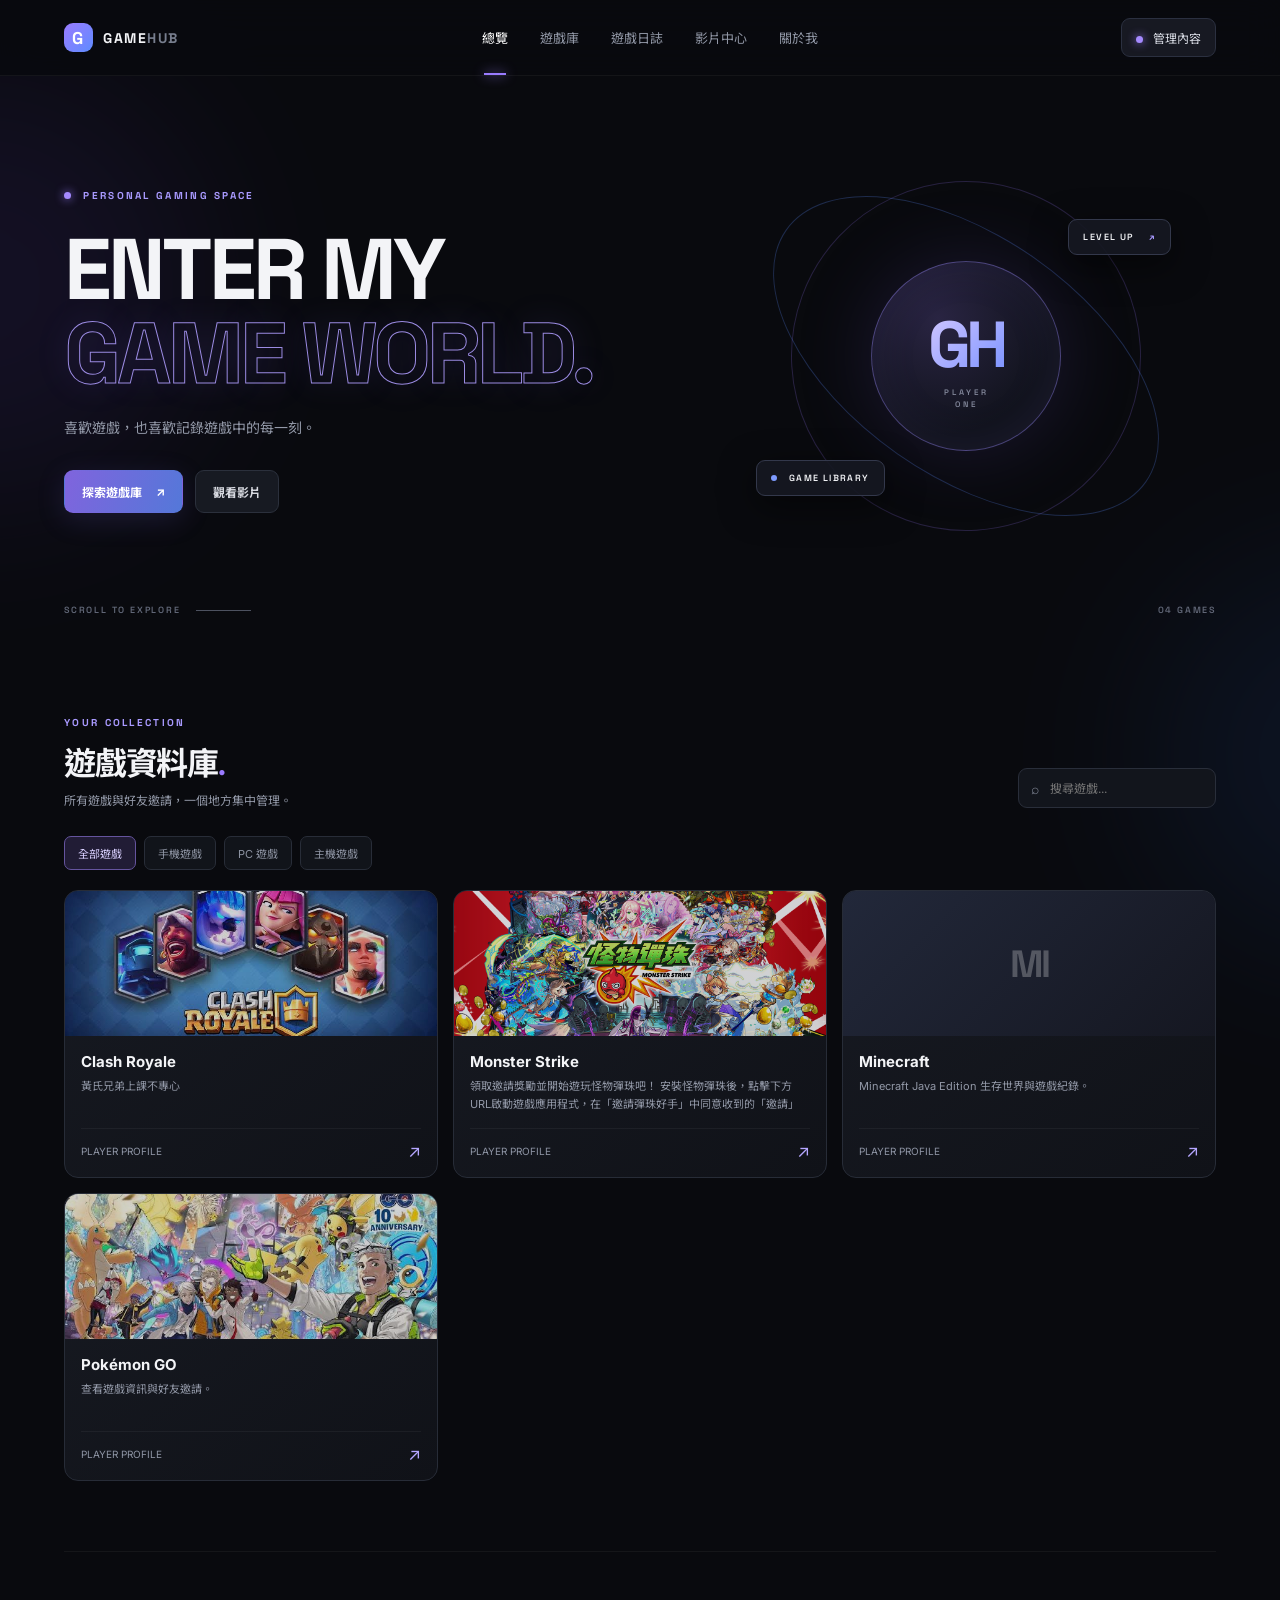
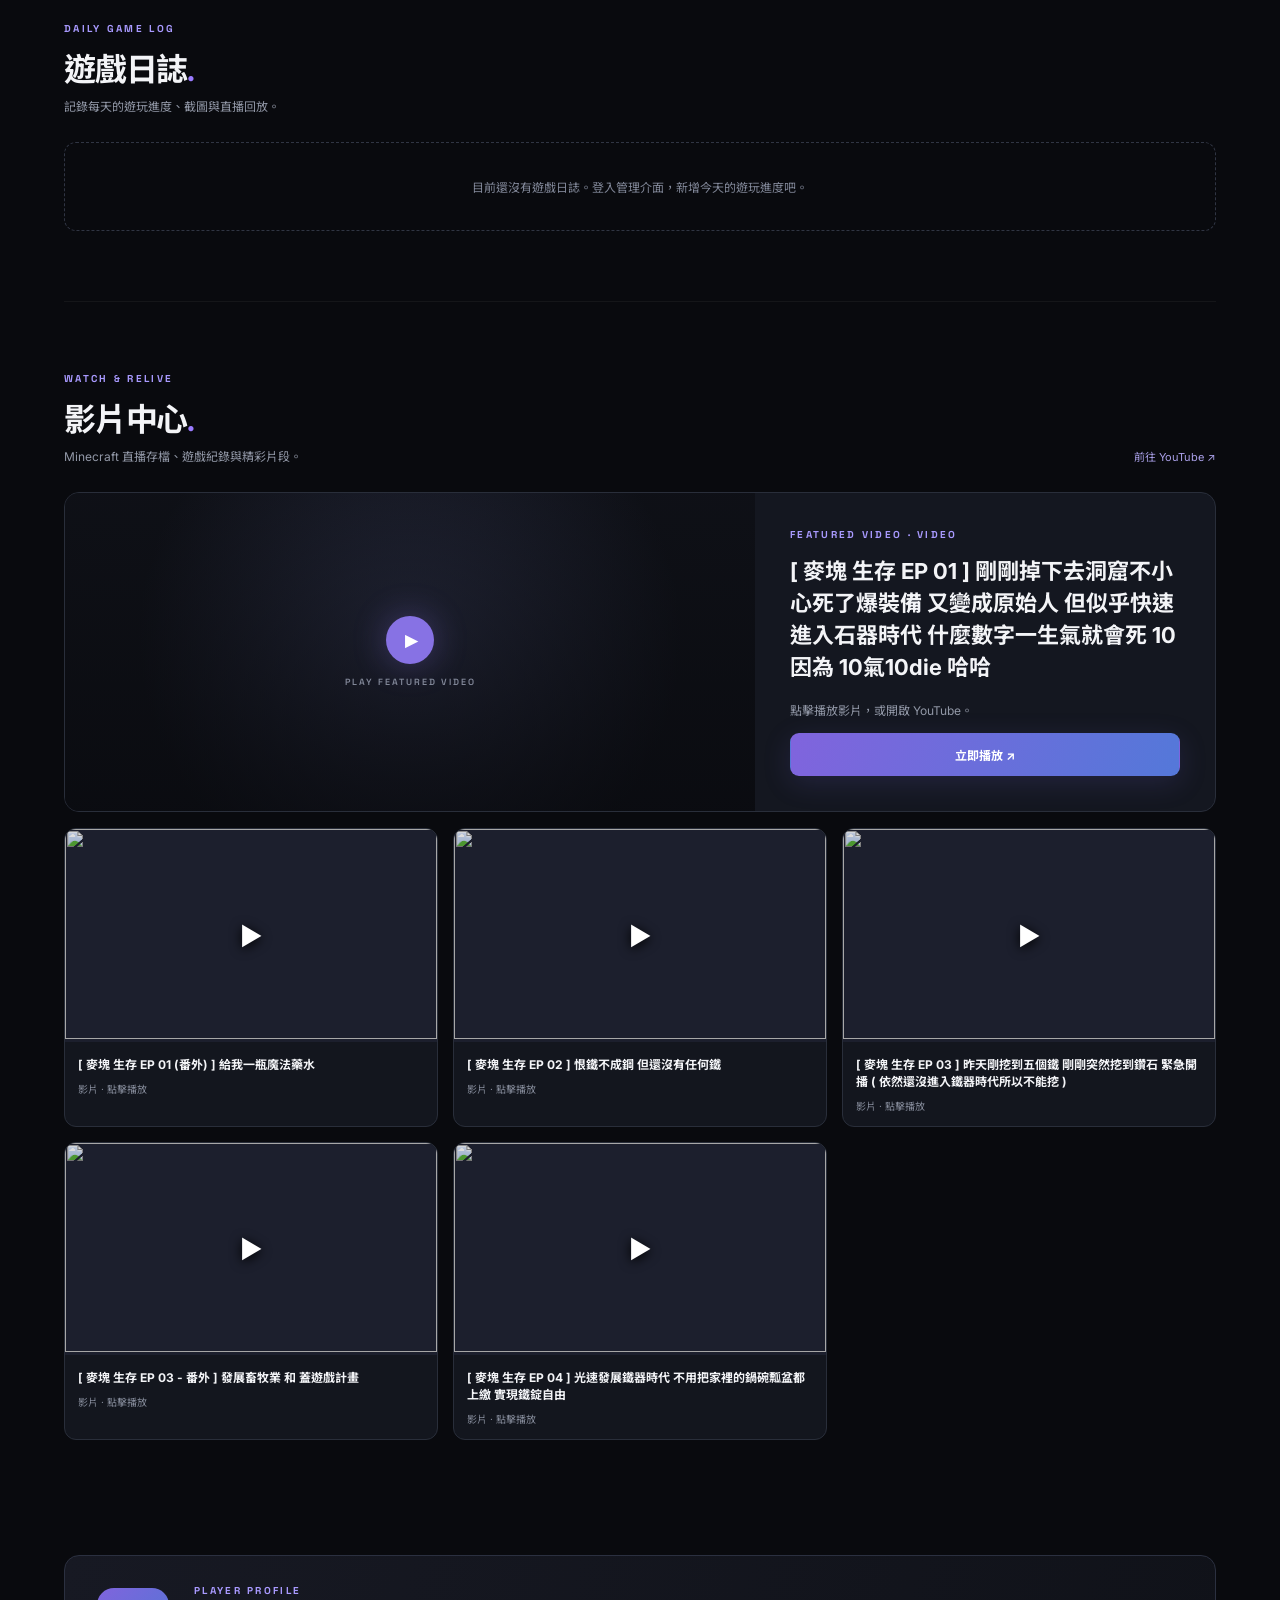
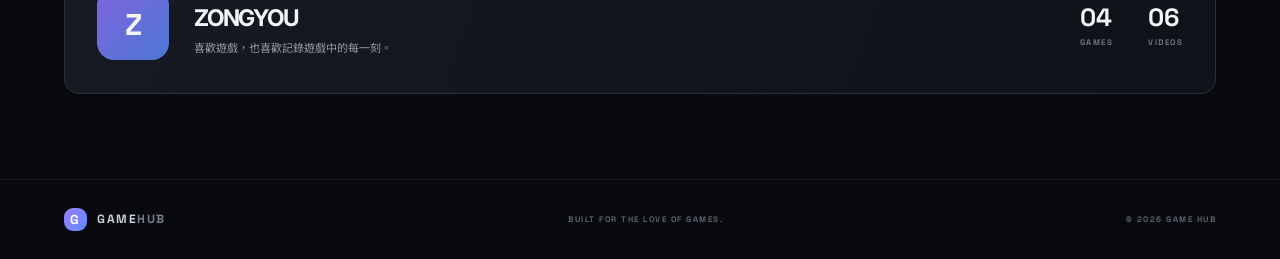
==== commit e9a8f47c: "Add direct image upload fields to game manager" ====
--- a/index.html
+++ b/index.html
@@ -105,7 +105,7 @@
       <button class="modal-close" data-close="admin-modal" aria-label="關閉">×</button>
       <div class="eyebrow">CONTENT CONTROL CENTER</div><h2 id="admin-title">內容管理</h2><p class="admin-intro">使用 GitHub 帳號登入後，只有網站管理者可以修改內容；每次儲存前會先備份 GitHub 上的舊資料。</p><div class="form-actions"><button class="button button-quiet" id="admin-logout" type="button">登出管理帳號</button></div>
       <div class="admin-tabs"><button class="admin-tab active" data-tab="games">遊戲管理</button><button class="admin-tab" data-tab="journal">每日進度</button><button class="admin-tab" data-tab="videos">影片管理</button><button class="admin-tab" data-tab="profile">個人資料</button><button class="admin-tab" data-tab="data">匯入 / 匯出</button></div>
-      <div class="admin-pane active" id="pane-games"><div class="admin-list" id="admin-game-list"></div><h3 id="game-form-heading">新增遊戲</h3><form id="game-form" class="admin-form"><input type="hidden" id="game-edit-index"><div class="form-grid"><label>遊戲名稱<input id="g-name" required placeholder="例如：Minecraft"></label><label>平台<select id="g-category"><option>Mobile</option><option>PC</option><option>Console</option></select></label><label>玩家 ID<input id="g-player" placeholder="玩家 ID"></label><label>封面圖片路徑<input id="g-cover" placeholder="assets/covers/game.jpg"></label><label class="span-two">好友邀請連結<input id="g-invite" type="url" placeholder="https://..."></label><label class="span-two">QR Code 圖片路徑<input id="g-qr" placeholder="assets/qrcodes/game.png"></label><label class="span-two">遊戲描述<textarea id="g-description" rows="2" placeholder="簡短介紹"></textarea></label></div><div class="form-actions"><button class="button button-primary" type="submit">儲存遊戲</button><button class="button button-quiet" type="button" id="game-form-reset">清除</button></div></form></div>
+      <div class="admin-pane active" id="pane-games"><div class="admin-list" id="admin-game-list"></div><h3 id="game-form-heading">新增遊戲</h3><form id="game-form" class="admin-form"><input type="hidden" id="game-edit-index"><div class="form-grid"><label>遊戲名稱<input id="g-name" required placeholder="例如：Minecraft"></label><label>平台<select id="g-category"><option>Mobile</option><option>PC</option><option>Console</option></select></label><label>玩家 ID<input id="g-player" placeholder="玩家 ID"></label><label>封面圖片（可直接上傳）<input id="g-cover-file" type="file" accept="image/png,image/jpeg,image/webp,image/gif"><small class="upload-help">支援 PNG、JPG、WEBP、GIF，單張最大 5 MB</small><input id="g-cover" type="hidden"></label><label class="span-two">好友邀請連結<input id="g-invite" type="url" placeholder="https://..."></label><label class="span-two">QR Code 圖片（可直接上傳）<input id="g-qr-file" type="file" accept="image/png,image/jpeg,image/webp,image/gif"><small class="upload-help">支援 PNG、JPG、WEBP、GIF，單張最大 5 MB</small><input id="g-qr" type="hidden"></label><label class="span-two">遊戲描述<textarea id="g-description" rows="2" placeholder="簡短介紹"></textarea></label></div><div class="form-actions"><button class="button button-primary" type="submit">儲存遊戲</button><button class="button button-quiet" type="button" id="game-form-reset">清除</button></div></form></div>
       <div class="admin-pane" id="pane-journal"><div class="admin-list" id="admin-journal-list"></div><h3 id="journal-form-heading">新增每日進度</h3><form id="journal-form" class="admin-form"><input type="hidden" id="journal-edit-index"><div class="form-grid"><label>日期<input id="j-date" type="date" required></label><label>標題<input id="j-title" required placeholder="例如：今天終於打敗 Boss"></label><label class="span-two">今天的進度<textarea id="j-content" rows="5" required placeholder="敘述今天玩了什麼、完成哪些目標、遇到什麼事情……"></textarea></label><label class="span-two">遊戲截圖（可多選）<input id="j-images" type="file" accept="image/png,image/jpeg,image/webp,image/gif" multiple><small class="field-hint">支援 PNG、JPG、WEBP、GIF；單張上限 5 MB。圖片會上傳到 Game Hub。</small></label><label class="span-two">直播／影片網址（選填）<input id="j-video" type="url" placeholder="https://www.youtube.com/watch?v=..."><small class="field-hint">沒有影片就留白，日誌右側會保持空白。</small></label></div><div class="form-actions"><button class="button button-primary" type="submit">儲存每日進度</button><button class="button button-quiet" type="button" id="journal-form-reset">清除</button></div></form></div>
       <div class="admin-pane" id="pane-videos"><div class="admin-list" id="admin-video-list"></div><h3 id="video-form-heading">新增影片</h3><form id="video-form" class="admin-form"><input type="hidden" id="video-edit-index"><div class="form-grid"><label class="span-two">影片標題<input id="v-title" required placeholder="Minecraft 生存日記 #01"></label><label>YouTube 網址<input id="v-url" required placeholder="https://www.youtube.com/watch?v=..."></label><label>分類<input id="v-category" placeholder="Minecraft 直播"></label><label class="span-two">簡介<textarea id="v-description" rows="2"></textarea></label></div><div class="form-actions"><button class="button button-primary" type="submit">儲存影片</button><button class="button button-quiet" type="button" id="video-form-reset">清除</button></div></form></div>
       <div class="admin-pane" id="pane-profile"><form id="profile-form" class="admin-form"><div class="form-grid"><label>暱稱<input id="p-name"></label><label>頭像文字<input id="p-avatar" maxlength="3"></label><label class="span-two">個人簡介<textarea id="p-bio" rows="3"></textarea></label><label class="span-two">社群連結（每行一個，格式：名稱 | 網址）<textarea id="p-social" rows="4" placeholder="YouTube | https://youtube.com/@..."></textarea></label></div><div class="form-actions"><button class="button button-primary" type="submit">儲存個人資料</button></div></form></div>
--- a/css/style.css
+++ b/css/style.css
@@ -2,4 +2,95 @@
 :root{--bg:#090a0e;--panel:#111319;--panel2:#171a22;--line:#252934;--text:#f3f4f7;--muted:#9298a7;--accent:#9a7bff;--accent2:#5e8cff;--radius:18px;--font:Inter,"Noto Sans TC",sans-serif}
 *{box-sizing:border-box}html{scroll-behavior:smooth;scroll-padding-top:90px}body{margin:0;background:var(--bg);color:var(--text);font-family:var(--font);font-size:14px;overflow-x:hidden}a{color:inherit;text-decoration:none}button,input,textarea,select{font:inherit}.ambient{position:absolute;z-index:-1;pointer-events:none;filter:blur(90px);opacity:.14;border-radius:50%}.ambient-one{width:430px;height:430px;background:#5636a9;top:70px;left:-230px}.ambient-two{width:390px;height:390px;background:#254d9c;top:560px;right:-260px}.topbar{height:76px;display:flex;align-items:center;justify-content:space-between;padding:0 max(5vw,24px);border-bottom:1px solid #ffffff0c;background:#090a0edb;backdrop-filter:blur(18px);position:sticky;top:0;z-index:20}.brand{display:flex;align-items:center;gap:10px;font-family:"Space Grotesk",sans-serif;font-weight:700;letter-spacing:1.5px}.brand-mark{width:29px;height:29px;display:grid;place-items:center;border-radius:9px;background:linear-gradient(135deg,var(--accent),var(--accent2));color:white;font-size:17px}.brand-muted{color:#777e8e}.main-nav{display:flex;gap:32px;height:100%;align-items:center}.nav-link{height:100%;display:grid;place-items:center;color:var(--muted);font-size:13px;position:relative;transition:.2s}.nav-link:hover,.nav-link.active{color:white}.nav-link.active:after{content:"";position:absolute;bottom:0;height:2px;width:22px;background:var(--accent);box-shadow:0 0 12px var(--accent)}.admin-trigger{background:#171922;border:1px solid #2b3040;color:#d9dce5;padding:10px 14px;border-radius:9px;cursor:pointer;font-size:12px}.admin-trigger:hover{border-color:var(--accent)}.admin-dot,.live-dot{display:inline-block;width:7px;height:7px;border-radius:50%;background:#a58aff;box-shadow:0 0 10px #9a7bff;margin-right:7px}.section{width:min(1160px,90%);margin:0 auto}.hero{min-height:570px;display:flex;align-items:center;position:relative;padding:75px 0 95px}.hero-copy{position:relative;z-index:2}.eyebrow{font-family:"Space Grotesk",var(--font);font-size:10px;font-weight:700;letter-spacing:2.3px;color:#a99aff;text-transform:uppercase}.hero h1{font-family:"Space Grotesk",var(--font);font-size:clamp(48px,7vw,86px);line-height:.98;letter-spacing:-4px;margin:25px 0 20px;font-weight:700}.hero h1 span{color:transparent;-webkit-text-stroke:1px #9b8be2;text-shadow:0 0 34px #8b73ff20}.hero-description{font-size:14px;color:var(--muted);line-height:1.8;max-width:440px}.hero-actions{display:flex;gap:12px;margin-top:30px}.button{border:1px solid transparent;border-radius:9px;padding:12px 17px;font-size:12px;font-weight:700;cursor:pointer;display:inline-flex;align-items:center;justify-content:center;gap:14px;transition:.2s}.button-primary{background:linear-gradient(110deg,#8064dd,#5478d9);color:#fff;box-shadow:0 7px 28px #6e62d32b}.button-primary:hover{transform:translateY(-2px);filter:brightness(1.12)}.button-quiet{background:#171a22;border-color:#2b303c;color:#d7d9e0}.button-quiet:hover{border-color:#7770aa}.hero-art{position:absolute;width:430px;height:430px;right:3%;top:65px;display:grid;place-items:center}.orbit{position:absolute;border:1px solid #9a7bff35;border-radius:50%;transform:rotate(-25deg)}.orbit-a{width:350px;height:350px}.orbit-b{width:440px;height:240px;border-color:#5e8cff40;transform:rotate(35deg)}.hero-core{width:190px;height:190px;border-radius:50%;display:flex;flex-direction:column;align-items:center;justify-content:center;background:radial-gradient(circle at 35% 30%,#292442,#11131c 65%);border:1px solid #9b8aff65;box-shadow:0 0 80px #7659d52b,inset 0 0 45px #8064dd18}.hero-core span{font:700 65px "Space Grotesk";letter-spacing:-5px;background:linear-gradient(135deg,#d7caff,#758fff);color:transparent;background-clip:text}.hero-core small{font:600 8px "Space Grotesk";letter-spacing:3px;color:#82879a;text-align:center;line-height:1.5}.floating-chip{position:absolute;padding:11px 14px;background:#151821e8;border:1px solid #33384b;border-radius:9px;font:600 9px "Space Grotesk";letter-spacing:1.4px;box-shadow:0 10px 35px #0008}.chip-top{top:78px;right:10px}.chip-top b{color:#a99aff;margin-left:12px}.chip-bottom{bottom:75px;left:5px}.chip-bottom i{display:inline-block;width:6px;height:6px;background:#7e9bff;border-radius:50%;margin-right:8px}.hero-foot{position:absolute;bottom:30px;left:0;right:0;display:flex;align-items:center;gap:15px;color:#626878;font:600 9px "Space Grotesk";letter-spacing:1.8px}.scroll-line{height:1px;width:55px;background:#4d5260}.hero-foot span:last-child{margin-left:auto}.library-section,.video-section{padding:70px 0}.section-heading{display:flex;align-items:end;justify-content:space-between;gap:20px;margin-bottom:28px}.section-heading h2,.profile-copy h2{font-size:32px;letter-spacing:-1.2px;margin:9px 0 7px}.heading-period{color:var(--accent)}.section-heading p{color:var(--muted);margin:0;font-size:12px}.heading-tools{display:flex;gap:10px}.search-box{display:flex;align-items:center;gap:9px;background:#12151c;border:1px solid #292e3a;border-radius:9px;padding:0 12px;height:40px;color:#858b9b}.search-box input{background:none;border:0;outline:0;color:white;width:155px;font-size:12px}.filter-row{display:flex;gap:8px;margin-bottom:20px}.filter-chip{border:1px solid #282d38;background:#11141a;color:#8d93a2;padding:8px 13px;border-radius:7px;font-size:11px;cursor:pointer}.filter-chip.selected,.filter-chip:hover{background:#211c35;border-color:#65549e;color:#d9d0ff}.game-grid{display:grid;grid-template-columns:repeat(3,1fr);gap:15px}.game-card{background:linear-gradient(145deg,#171a22,#101218);border:1px solid #272c37;border-radius:14px;overflow:hidden;cursor:pointer;transition:.25s;min-width:0}.game-card:hover{transform:translateY(-4px);border-color:#7464b4;box-shadow:0 15px 35px #0005}.game-cover{height:145px;background:linear-gradient(135deg,#22283a,#151721);position:relative;overflow:hidden;display:flex;align-items:center;justify-content:center}.game-cover img{width:100%;height:100%;object-fit:cover;opacity:.8}.cover-fallback{font:700 38px "Space Grotesk";color:#ffffff40;letter-spacing:-3px}.game-platform{position:absolute;top:12px;left:12px;background:#090b10c9;border:1px solid #ffffff20;padding:5px 8px;border-radius:5px;font:600 9px "Space Grotesk";letter-spacing:1px;color:#d3d6e1}.game-card-body{padding:16px}.game-card-title{font-size:15px;font-weight:700;margin:0 0 7px}.game-card-desc{font-size:11px;color:#9298a7;line-height:1.6;height:35px;overflow:hidden}.game-card-foot{display:flex;justify-content:space-between;align-items:center;margin-top:15px;padding-top:12px;border-top:1px solid #ffffff0c;color:#8e94a4;font-size:10px}.card-arrow{color:#b5a6ff;font-size:17px}.empty-state{grid-column:1/-1;border:1px dashed #303543;border-radius:12px;padding:35px;text-align:center;color:#828899;font-size:12px}.video-section{border-top:1px solid #ffffff0c}.text-link{color:#aaa0e9;font-size:11px}.video-feature{display:grid;grid-template-columns:1.5fr 1fr;background:#141720;border:1px solid #292e3a;border-radius:15px;overflow:hidden;min-height:220px}.video-player-placeholder{background:radial-gradient(circle at 50% 45%,#292d42,#101219 70%);display:flex;flex-direction:column;align-items:center;justify-content:center;gap:12px;color:#83899a;font:600 9px "Space Grotesk";letter-spacing:2px;min-height:220px}.play-symbol{width:48px;height:48px;display:grid;place-items:center;border-radius:50%;padding-left:3px;background:#8772e4;color:white;box-shadow:0 0 35px #8772e455;font-size:16px}.video-feature-info{padding:35px;display:flex;flex-direction:column;justify-content:center}.video-feature-info h3{font-size:22px;margin:12px 0 8px}.video-feature-info p{color:var(--muted);font-size:12px;line-height:1.7}.video-grid{display:grid;grid-template-columns:repeat(3,1fr);gap:15px;margin-top:16px}.video-card{border:1px solid #292e3a;border-radius:12px;overflow:hidden;background:#13161e;cursor:pointer;transition:.2s}.video-card:hover{transform:translateY(-3px);border-color:#7062ad}.video-thumb{aspect-ratio:16/9;background:#202434;position:relative}.video-thumb img{width:100%;height:100%;object-fit:cover}.video-thumb:after{content:"▶";position:absolute;inset:0;display:grid;place-items:center;color:white;text-shadow:0 2px 12px #000;font-size:25px;background:#0002}.video-card-info{padding:13px}.video-card-info strong{display:block;font-size:12px;margin-bottom:7px}.video-card-info span{color:#858b9a;font-size:10px}.profile-section{padding:45px 0 85px}.profile-panel{display:flex;align-items:center;gap:25px;padding:28px 32px;border:1px solid #2b3040;border-radius:15px;background:linear-gradient(110deg,#171923,#101219)}.profile-avatar{width:72px;height:72px;border-radius:17px;background:linear-gradient(135deg,#8064dd,#4c78d4);display:grid;place-items:center;font:700 30px "Space Grotesk";flex-shrink:0}.profile-copy{flex:1}.profile-copy h2{font-size:23px;margin:7px 0}.profile-copy p{font-size:11px;color:#9298a7;margin:0 0 10px}.social-links{display:flex;gap:13px;flex-wrap:wrap}.social-links a{font-size:10px;color:#b7a9ff}.profile-stats{display:flex;gap:35px}.profile-stats div{display:flex;flex-direction:column;gap:4px}.profile-stats strong{font:700 25px "Space Grotesk"}.profile-stats span{font:600 8px "Space Grotesk";letter-spacing:1.5px;color:#777e8e}.footer{border-top:1px solid #ffffff0c;min-height:80px;padding:20px 5%;display:flex;align-items:center;justify-content:space-between;color:#656b79;font:600 8px "Space Grotesk";letter-spacing:1.5px}.footer .brand{color:#cbd0da;font-size:12px}.footer .brand-mark{width:23px;height:23px;font-size:13px}.modal-backdrop{position:fixed;inset:0;z-index:50;background:#05060bd9;backdrop-filter:blur(12px);display:none;align-items:center;justify-content:center;padding:20px}.modal-backdrop.open{display:flex;animation:backdrop-in .22s ease both}@keyframes backdrop-in{from{opacity:0}to{opacity:1}}.modal-backdrop.open .modal{animation:modal-in .28s cubic-bezier(.2,.8,.2,1) both}@keyframes modal-in{from{opacity:0;transform:translateY(16px) scale(.975)}to{opacity:1;transform:translateY(0) scale(1)}}.modal{position:relative;background:#141720;border:1px solid #34394a;border-radius:17px;max-height:90vh;overflow:auto;box-shadow:0 25px 90px #000a}.modal-close{position:absolute;right:14px;top:12px;z-index:2;border:0;background:#252a36;color:#e4e5eb;border-radius:8px;width:31px;height:31px;font-size:22px;cursor:pointer}.game-modal-card{width:min(760px,100%);display:grid;grid-template-columns:.85fr 1.15fr}.modal-game-cover{background:linear-gradient(145deg,#292c40,#12151d);min-height:380px;display:grid;place-items:center;color:#ffffff44;font:700 50px "Space Grotesk"}.modal-game-cover img{width:100%;height:100%;object-fit:cover}.modal-content{padding:38px 30px}.modal-content h2{font-size:27px;margin:10px 0}.modal-content p{font-size:12px;color:var(--muted);line-height:1.7}.player-id-row{display:flex;align-items:center;gap:10px;background:#0c0f15;padding:10px;border-radius:8px;margin:20px 0}.player-id-row span{font-size:9px;color:#7d8494;letter-spacing:1px}.player-id-row code{font-size:11px;color:#ddd4ff;flex:1;overflow-wrap:anywhere}.small-button{background:#29233d;border:1px solid #574b82;color:#d8ceff;border-radius:6px;padding:6px 9px;font-size:10px;cursor:pointer}.modal-actions{display:flex;gap:9px;flex-wrap:wrap}.qr-wrap{margin-top:22px;display:flex;align-items:center;gap:14px;color:#8f96a6;font-size:10px}.qr-wrap img{width:105px;height:105px;object-fit:contain;background:white;padding:5px;border-radius:7px}.video-modal-card{width:min(900px,100%);padding:15px}.embed-frame{aspect-ratio:16/9;background:#08090d}.embed-frame iframe{width:100%;height:100%;border:0}.video-modal-title{padding:13px 5px 2px;font-weight:700}.admin-panel{width:min(850px,100%);padding:32px}.admin-panel{position:relative}.admin-loading{position:absolute;inset:0;z-index:5;display:flex;flex-direction:column;align-items:center;justify-content:center;gap:12px;padding:28px;text-align:center;background:#141720f5;border-radius:17px;color:#f3f4f7}.admin-loading[hidden]{display:none!important}.admin-loading strong{font-size:15px}.admin-loading>span:last-child{font-size:11px;color:#9298a7}.admin-loading-spinner{width:34px;height:34px;border:3px solid #ffffff20;border-top-color:#a99aff;border-radius:50%;animation:admin-spin .75s linear infinite}@keyframes admin-spin{to{transform:rotate(360deg)}}.admin-panel h2{font-size:28px;margin:8px 0}.admin-intro{font-size:11px;color:#969cac;line-height:1.7}.admin-tabs{display:flex;gap:5px;border-bottom:1px solid #303543;margin:22px 0 20px;overflow:auto}.admin-tab{border:0;background:none;color:#818899;padding:11px 13px;font-size:11px;white-space:nowrap;cursor:pointer;border-bottom:2px solid transparent}.admin-tab.active{color:#d8ceff;border-color:#9a7bff}.admin-pane{display:none}.admin-pane.active{display:block}.admin-pane h3{font-size:13px;margin:22px 0 12px}.admin-list{display:grid;gap:7px}.admin-row{display:flex;align-items:center;gap:10px;background:#0e1118;border:1px solid #272c38;border-radius:8px;padding:9px 11px}.admin-row span{flex:1;font-size:11px}.admin-row button{border:1px solid #34394a;background:#1a1e28;color:#c7cbd5;border-radius:6px;padding:6px 9px;font-size:10px;cursor:pointer}.admin-row button.delete{color:#ff9d9d}.admin-form{background:#0e1118;border:1px solid #282e3a;border-radius:10px;padding:15px}.form-grid{display:grid;grid-template-columns:1fr 1fr;gap:12px}.admin-form label{display:flex;flex-direction:column;gap:6px;color:#aab0bf;font-size:10px}.admin-form input,.admin-form textarea,.admin-form select{background:#181c26;border:1px solid #303646;border-radius:7px;padding:10px;color:#edf0f6;outline:none;font-size:11px;min-width:0}.admin-form input:focus,.admin-form textarea:focus,.admin-form select:focus{border-color:#8773d2}.span-two{grid-column:span 2}.form-actions{display:flex;gap:8px;margin-top:13px}.form-actions .button{padding:10px 13px}.data-actions{display:flex;gap:9px;flex-wrap:wrap}.file-button{position:relative;overflow:hidden}.file-button input{position:absolute;inset:0;opacity:0;cursor:pointer}.notice{margin-top:20px;background:#171b27;border:1px solid #343b50;border-radius:9px;padding:16px;color:#aeb4c3;font-size:11px;line-height:1.8}.notice strong{color:#e5e7ee}.notice ol{padding-left:18px}.notice code{color:#d5caff}.admin-status{font-size:10px;color:#838a9a;margin-top:15px}.toast{position:fixed;bottom:24px;left:50%;transform:translate(-50%,20px);opacity:0;pointer-events:none;background:#252a37;border:1px solid #484e62;color:white;padding:11px 16px;border-radius:8px;font-size:11px;z-index:90;transition:.25s}.toast.show{opacity:1;transform:translate(-50%,0)}[hidden]{display:none!important}
 @media(max-width:800px){.main-nav{gap:16px}.hero-art{right:-100px;opacity:.5}.hero-copy{z-index:3}.game-grid,.video-grid{grid-template-columns:repeat(2,1fr)}.profile-panel{flex-wrap:wrap}.profile-stats{margin-left:95px}.video-feature{grid-template-columns:1fr}.video-feature-info{padding:22px}.video-player-placeholder{min-height:180px}}
-@media(max-width:560px){.topbar{height:65px;padding:0 5%;}.brand{font-size:12px}.brand-mark{width:25px;height:25px}.main-nav{position:fixed;bottom:0;left:0;right:0;top:auto;height:58px;background:#0d0f15f2;backdrop-filter:blur(16px);border-top:1px solid #ffffff12;justify-content:space-around;z-index:30;gap:0}.nav-link{font-size:10px}.nav-link.active:after{top:0;bottom:auto}.admin-trigger{font-size:10px;padding:8px 10px}.hero{min-height:510px;padding:75px 0 85px}.hero h1{font-size:54px;letter-spacing:-3px}.hero-art{width:300px;height:300px;right:-135px;top:110px;opacity:.35}.orbit-a{width:250px;height:250px}.orbit-b{width:300px;height:170px}.hero-core{width:135px;height:135px}.hero-core span{font-size:45px}.hero-foot{bottom:25px}.section-heading{align-items:flex-start;flex-direction:column}.section-heading h2{font-size:27px}.heading-tools,.search-box,.search-box input{width:100%}.game-grid,.video-grid{grid-template-columns:1fr 1fr;gap:9px}.game-cover{height:105px}.game-card-body{padding:11px}.game-card-title{font-size:12px}.game-card-desc{font-size:10px}.game-card-foot{font-size:9px}.filter-row{overflow:auto;padding-bottom:4px}.filter-chip{white-space:nowrap}.profile-panel{padding:20px;gap:14px}.profile-avatar{width:55px;height:55px;border-radius:13px}.profile-copy{min-width:calc(100% - 75px)}.profile-copy h2{font-size:19px}.profile-stats{margin:10px 0 0 69px;gap:28px}.footer{padding-bottom:75px;flex-wrap:wrap;gap:12px}.footer>span:nth-child(2){display:none}.game-modal-card{grid-template-columns:1fr}.modal-game-cover{min-height:145px;max-height:145px}.modal-content{padding:23px}.admin-panel{padding:25px 16px}.form-grid{grid-template-columns:1fr}.span-two{grid-column:span 1}.data-actions{flex-direction:column}.data-actions .button{width:100%}}
+@media(max-width:560px){.topbar{height:65px;padding:0 5%;}.brand{font-size:12px}.brand-mark{width:25px;height:25px}.main-nav{position:fixed;bottom:0;left:0;right:0;top:auto;height:58px;background:#0d0f15f2;backdrop-filter:blur(16px);border-top:1px solid #ffffff12;justify-content:space-around;z-index:30;gap:0}.nav-link{font-size:10px}.nav-link.active:after{top:0;bottom:auto}.admin-trigger{position:fixed;right:14px;bottom:72px;z-index:35;font-size:11px;padding:11px 14px;border-color:#65549e;background:linear-gradient(110deg,#292044,#1b2440);box-shadow:0 8px 28px #0009,0 0 18px #8064dd35}.hero{min-height:510px;padding:75px 0 85px}.hero h1{font-size:54px;letter-spacing:-3px}.hero-art{width:300px;height:300px;right:-135px;top:110px;opacity:.35}.orbit-a{width:250px;height:250px}.orbit-b{width:300px;height:170px}.hero-core{width:135px;height:135px}.hero-core span{font-size:45px}.hero-foot{bottom:25px}.section-heading{align-items:flex-start;flex-direction:column}.section-heading h2{font-size:27px}.heading-tools,.search-box,.search-box input{width:100%}.game-grid,.video-grid{grid-template-columns:1fr 1fr;gap:9px}.game-cover{height:105px}.game-card-body{padding:11px}.game-card-title{font-size:12px}.game-card-desc{font-size:10px}.game-card-foot{font-size:9px}.filter-row{overflow:auto;padding-bottom:4px}.filter-chip{white-space:nowrap}.profile-panel{padding:20px;gap:14px}.profile-avatar{width:55px;height:55px;border-radius:13px}.profile-copy{min-width:calc(100% - 75px)}.profile-copy h2{font-size:19px}.profile-stats{margin:10px 0 0 69px;gap:28px}.footer{padding-bottom:75px;flex-wrap:wrap;gap:12px}.footer>span:nth-child(2){display:none}.game-modal-card{grid-template-columns:1fr}.modal-game-cover{min-height:145px;max-height:145px}.modal-content{padding:23px}.admin-panel{padding:25px 16px}.form-grid{grid-template-columns:1fr}.span-two{grid-column:span 1}.data-actions{flex-direction:column}.data-actions .button{width:100%}}
+
+/* Daily game journal */
+.journal-section{padding:70px 0;border-top:1px solid #ffffff0c}
+.journal-list{display:grid;gap:18px}
+.journal-entry{display:grid;grid-template-columns:minmax(0,1.1fr) minmax(0,1fr);gap:22px;padding:22px;background:linear-gradient(145deg,#171a22,#101218);border:1px solid #292e3a;border-radius:15px;min-width:0}
+.journal-copy{min-width:0}
+.journal-date{font:600 10px 'Space Grotesk';letter-spacing:1.5px;color:#a99aff}
+.journal-copy h3{font-size:20px;margin:10px 0 12px}
+.journal-copy p{font-size:12px;line-height:1.9;color:#b0b5c2;white-space:normal;overflow-wrap:anywhere}
+.journal-images{display:grid;grid-template-columns:repeat(2,minmax(0,1fr));gap:9px;margin-top:16px}
+.journal-images img{width:100%;aspect-ratio:16/10;object-fit:cover;border-radius:9px;border:1px solid #ffffff14}
+.journal-video{aspect-ratio:16/9;width:100%;align-self:start;background:#08090d;border-radius:10px;overflow:hidden}
+.journal-video iframe{width:100%;height:100%;border:0}
+.journal-video-empty{background:transparent}
+.field-hint{font-size:9px;color:#777f90;line-height:1.6}
+@media(max-width:800px){.journal-entry{grid-template-columns:1fr}.journal-video-empty{display:none}}
+@media(max-width:560px){.journal-entry{padding:15px;gap:12px}.journal-copy h3{font-size:17px}.journal-images{grid-template-columns:1fr 1fr}}
+
+
+/* iPhone Safari fixed-positioning and narrow-screen layout fixes. */
+@media (max-width: 560px) {
+  /* A backdrop-filter on the sticky header creates a containing block for fixed children on iOS. */
+  .topbar {
+    -webkit-backdrop-filter: none !important;
+    backdrop-filter: none !important;
+  }
+  .main-nav {
+    position: fixed !important;
+    left: 0 !important;
+    right: 0 !important;
+    top: auto !important;
+    bottom: 0 !important;
+    width: 100vw !important;
+    height: 58px !important;
+    z-index: 1000 !important;
+  }
+  .admin-trigger {
+    display: inline-flex !important;
+    visibility: visible !important;
+    opacity: 1 !important;
+    position: fixed !important;
+    left: auto !important;
+    right: 12px !important;
+    top: auto !important;
+    bottom: calc(70px + env(safe-area-inset-bottom, 0px)) !important;
+    z-index: 1001 !important;
+    min-height: 44px;
+    align-items: center;
+    justify-content: center;
+    pointer-events: auto !important;
+  }
+  .hero h1 {
+    font-size: clamp(36px, 10vw, 46px) !important;
+    line-height: 1.04;
+    letter-spacing: -2.5px !important;
+    max-width: 100%;
+    overflow-wrap: anywhere;
+  }
+  .hero-copy, .hero, .section {
+    min-width: 0;
+    max-width: 100%;
+  }
+  .filter-row {
+    flex-wrap: wrap;
+    overflow: visible;
+    max-width: 100%;
+  }
+  .filter-chip {
+    white-space: normal;
+  }
+  .admin-tabs {
+    flex-wrap: wrap;
+    overflow: visible;
+    max-width: 100%;
+  }
+  .admin-tab {
+    white-space: normal;
+    flex: 0 0 auto;
+  }
+  html, body {
+    width: 100%;
+    max-width: 100%;
+    overflow-x: hidden !important;
+  }
+}
+
+/* Featured YouTube thumbnail */
+.video-player-placeholder{position:relative;overflow:hidden;isolation:isolate;cursor:pointer}
+.video-player-placeholder .featured-thumb{position:absolute;inset:0;width:100%;height:100%;object-fit:cover;z-index:0;opacity:.78}
+.video-player-placeholder:has(.featured-thumb)::before{content:"";position:absolute;inset:0;background:linear-gradient(0deg,#08090db0,#08090d35);pointer-events:none;z-index:1}
+.video-player-placeholder>.play-symbol,.video-player-placeholder>span:last-child{position:relative;z-index:2}
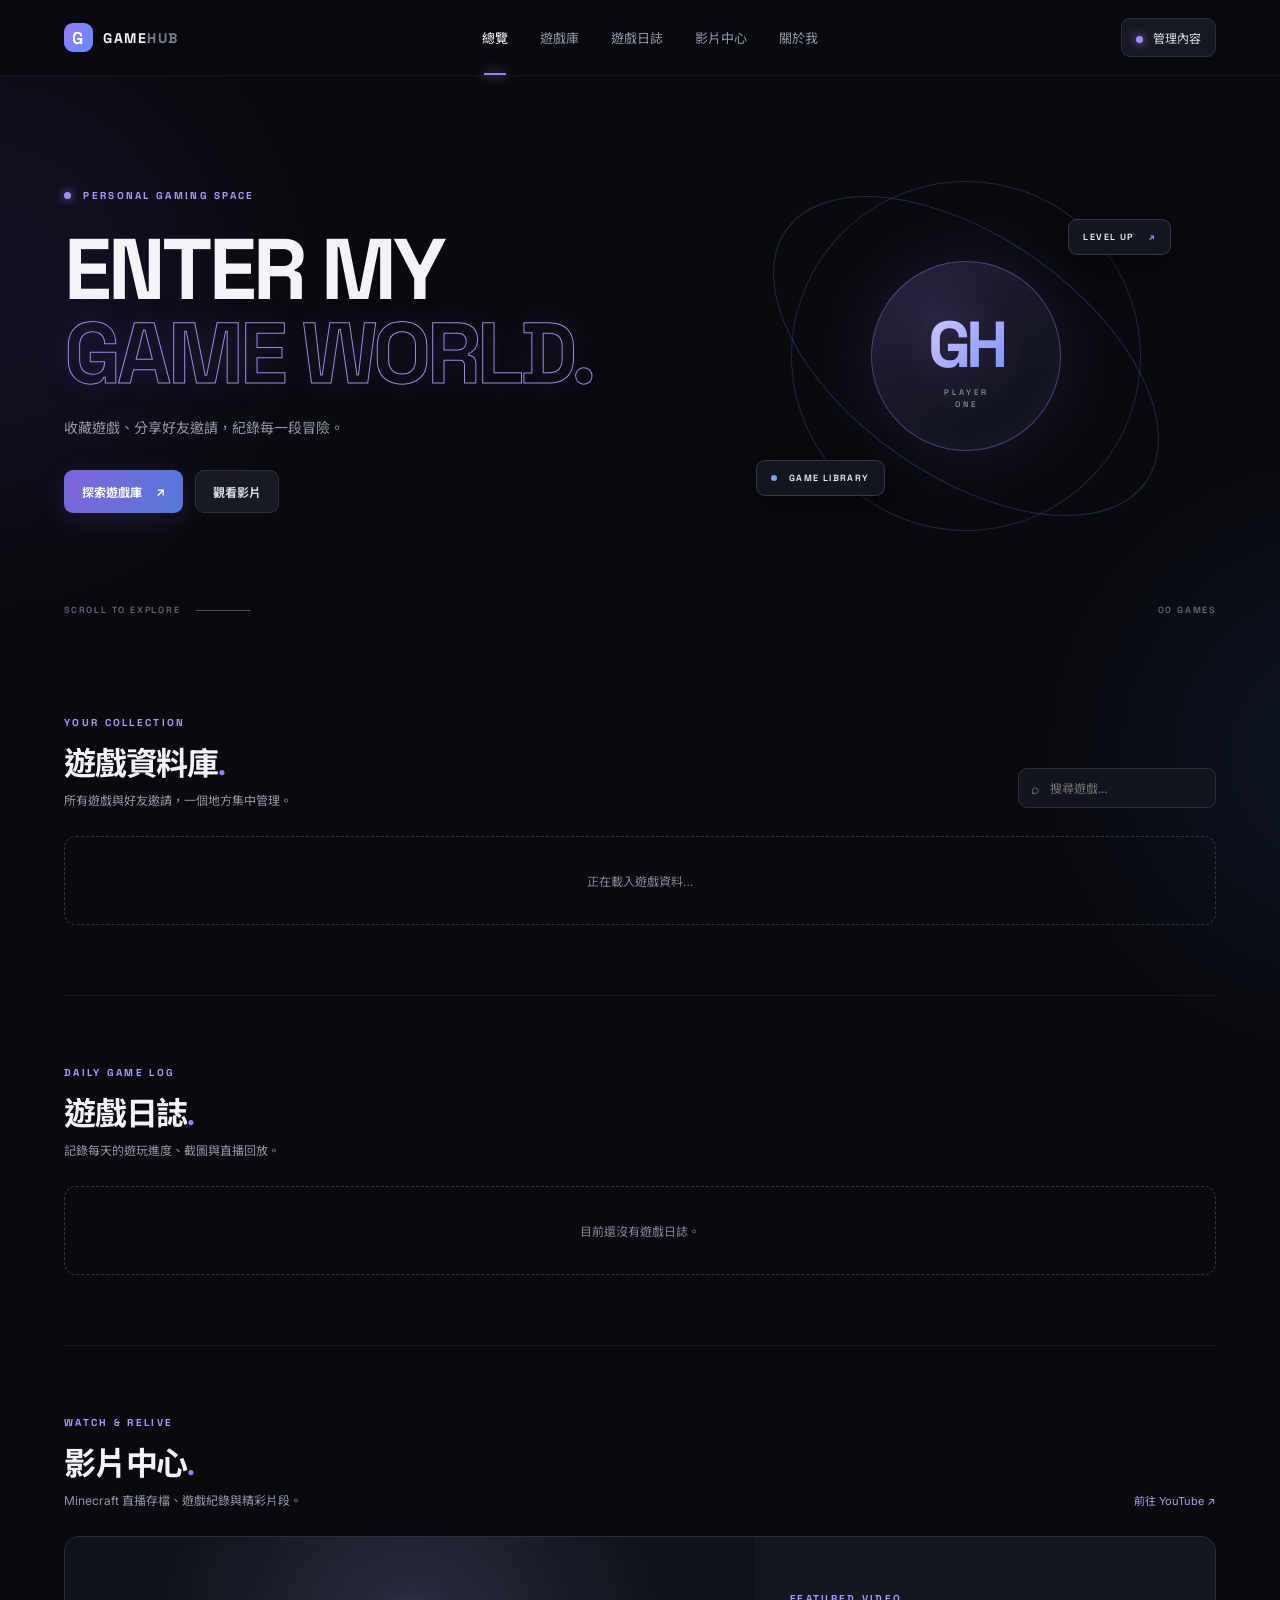
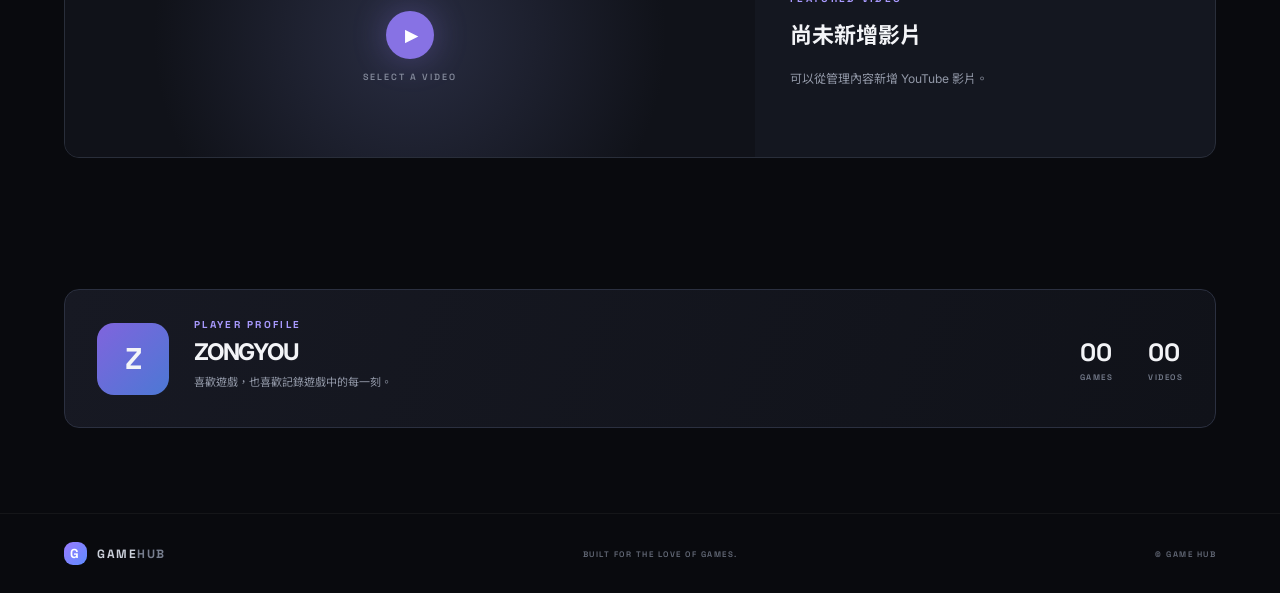
==== commit 36c4443f: "Remove game platform category controls" ====
--- a/index.html
+++ b/index.html
@@ -50,12 +50,6 @@
         <div><div class="eyebrow">YOUR COLLECTION</div><h2>遊戲資料庫<span class="heading-period">.</span></h2><p>所有遊戲與好友邀請，一個地方集中管理。</p></div>
         <div class="heading-tools"><label class="search-box"><span>⌕</span><input id="game-search" type="search" placeholder="搜尋遊戲..." aria-label="搜尋遊戲"></label></div>
       </div>
-      <div class="filter-row" id="game-filters">
-        <button class="filter-chip selected" data-filter="全部">全部遊戲</button>
-        <button class="filter-chip" data-filter="Mobile">手機遊戲</button>
-        <button class="filter-chip" data-filter="PC">PC 遊戲</button>
-        <button class="filter-chip" data-filter="Console">主機遊戲</button>
-      </div>
       <div class="game-grid" id="game-grid"><div class="empty-state">正在載入遊戲資料…</div></div>
     </section>
 
@@ -105,7 +99,7 @@
       <button class="modal-close" data-close="admin-modal" aria-label="關閉">×</button>
       <div class="eyebrow">CONTENT CONTROL CENTER</div><h2 id="admin-title">內容管理</h2><p class="admin-intro">使用 GitHub 帳號登入後，只有網站管理者可以修改內容；每次儲存前會先備份 GitHub 上的舊資料。</p><div class="form-actions"><button class="button button-quiet" id="admin-logout" type="button">登出管理帳號</button></div>
       <div class="admin-tabs"><button class="admin-tab active" data-tab="games">遊戲管理</button><button class="admin-tab" data-tab="journal">每日進度</button><button class="admin-tab" data-tab="videos">影片管理</button><button class="admin-tab" data-tab="profile">個人資料</button><button class="admin-tab" data-tab="data">匯入 / 匯出</button></div>
-      <div class="admin-pane active" id="pane-games"><div class="admin-list" id="admin-game-list"></div><h3 id="game-form-heading">新增遊戲</h3><form id="game-form" class="admin-form"><input type="hidden" id="game-edit-index"><div class="form-grid"><label>遊戲名稱<input id="g-name" required placeholder="例如：Minecraft"></label><label>平台<select id="g-category"><option>Mobile</option><option>PC</option><option>Console</option></select></label><label>玩家 ID<input id="g-player" placeholder="玩家 ID"></label><label>封面圖片（可直接上傳）<input id="g-cover-file" type="file" accept="image/png,image/jpeg,image/webp,image/gif"><small class="upload-help">支援 PNG、JPG、WEBP、GIF，單張最大 5 MB</small><input id="g-cover" type="hidden"></label><label class="span-two">好友邀請連結<input id="g-invite" type="url" placeholder="https://..."></label><label class="span-two">QR Code 圖片（可直接上傳）<input id="g-qr-file" type="file" accept="image/png,image/jpeg,image/webp,image/gif"><small class="upload-help">支援 PNG、JPG、WEBP、GIF，單張最大 5 MB</small><input id="g-qr" type="hidden"></label><label class="span-two">遊戲描述<textarea id="g-description" rows="2" placeholder="簡短介紹"></textarea></label></div><div class="form-actions"><button class="button button-primary" type="submit">儲存遊戲</button><button class="button button-quiet" type="button" id="game-form-reset">清除</button></div></form></div>
+      <div class="admin-pane active" id="pane-games"><div class="admin-list" id="admin-game-list"></div><h3 id="game-form-heading">新增遊戲</h3><form id="game-form" class="admin-form"><input type="hidden" id="game-edit-index"><div class="form-grid"><label>遊戲名稱<input id="g-name" required placeholder="例如：Minecraft"></label><label>玩家 ID<input id="g-player" placeholder="玩家 ID"></label><label>封面圖片（可直接上傳）<input id="g-cover-file" type="file" accept="image/png,image/jpeg,image/webp,image/gif"><small class="upload-help">支援 PNG、JPG、WEBP、GIF，單張最大 5 MB</small><input id="g-cover" type="hidden"></label><label class="span-two">好友邀請連結<input id="g-invite" type="url" placeholder="https://..."></label><label class="span-two">QR Code 圖片（可直接上傳）<input id="g-qr-file" type="file" accept="image/png,image/jpeg,image/webp,image/gif"><small class="upload-help">支援 PNG、JPG、WEBP、GIF，單張最大 5 MB</small><input id="g-qr" type="hidden"></label><label class="span-two">遊戲描述<textarea id="g-description" rows="2" placeholder="簡短介紹"></textarea></label></div><div class="form-actions"><button class="button button-primary" type="submit">儲存遊戲</button><button class="button button-quiet" type="button" id="game-form-reset">清除</button></div></form></div>
       <div class="admin-pane" id="pane-journal"><div class="admin-list" id="admin-journal-list"></div><h3 id="journal-form-heading">新增每日進度</h3><form id="journal-form" class="admin-form"><input type="hidden" id="journal-edit-index"><div class="form-grid"><label>日期<input id="j-date" type="date" required></label><label>標題<input id="j-title" required placeholder="例如：今天終於打敗 Boss"></label><label class="span-two">今天的進度<textarea id="j-content" rows="5" required placeholder="敘述今天玩了什麼、完成哪些目標、遇到什麼事情……"></textarea></label><label class="span-two">遊戲截圖（可多選）<input id="j-images" type="file" accept="image/png,image/jpeg,image/webp,image/gif" multiple><small class="field-hint">支援 PNG、JPG、WEBP、GIF；單張上限 5 MB。圖片會上傳到 Game Hub。</small></label><label class="span-two">直播／影片網址（選填）<input id="j-video" type="url" placeholder="https://www.youtube.com/watch?v=..."><small class="field-hint">沒有影片就留白，日誌右側會保持空白。</small></label></div><div class="form-actions"><button class="button button-primary" type="submit">儲存每日進度</button><button class="button button-quiet" type="button" id="journal-form-reset">清除</button></div></form></div>
       <div class="admin-pane" id="pane-videos"><div class="admin-list" id="admin-video-list"></div><h3 id="video-form-heading">新增影片</h3><form id="video-form" class="admin-form"><input type="hidden" id="video-edit-index"><div class="form-grid"><label class="span-two">影片標題<input id="v-title" required placeholder="Minecraft 生存日記 #01"></label><label>YouTube 網址<input id="v-url" required placeholder="https://www.youtube.com/watch?v=..."></label><label>分類<input id="v-category" placeholder="Minecraft 直播"></label><label class="span-two">簡介<textarea id="v-description" rows="2"></textarea></label></div><div class="form-actions"><button class="button button-primary" type="submit">儲存影片</button><button class="button button-quiet" type="button" id="video-form-reset">清除</button></div></form></div>
       <div class="admin-pane" id="pane-profile"><form id="profile-form" class="admin-form"><div class="form-grid"><label>暱稱<input id="p-name"></label><label>頭像文字<input id="p-avatar" maxlength="3"></label><label class="span-two">個人簡介<textarea id="p-bio" rows="3"></textarea></label><label class="span-two">社群連結（每行一個，格式：名稱 | 網址）<textarea id="p-social" rows="4" placeholder="YouTube | https://youtube.com/@..."></textarea></label></div><div class="form-actions"><button class="button button-primary" type="submit">儲存個人資料</button></div></form></div>
--- a/css/style.css
+++ b/css/style.css
@@ -94,3 +94,25 @@
 .video-player-placeholder .featured-thumb{position:absolute;inset:0;width:100%;height:100%;object-fit:cover;z-index:0;opacity:.78}
 .video-player-placeholder:has(.featured-thumb)::before{content:"";position:absolute;inset:0;background:linear-gradient(0deg,#08090db0,#08090d35);pointer-events:none;z-index:1}
 .video-player-placeholder>.play-symbol,.video-player-placeholder>span:last-child{position:relative;z-index:2}
+
+/* Direct image uploads in game manager */
+.upload-help{display:block;color:#858b9a;font-size:10px;line-height:1.5;margin-top:2px}
+#game-form input[type=file]{width:100%;padding:9px;background:#181c26;border:1px dashed #42495b;border-radius:7px;color:#aeb4c3;font-size:11px}
+#game-form input[type=file]::file-selector-button{margin-right:10px;padding:7px 10px;border:1px solid #514777;border-radius:6px;background:#29233d;color:#ded5ff;cursor:pointer}
+
+
+/* Mobile layout cleanup: remove decorative hero orb and prevent horizontal page drift. */
+@media (max-width: 560px) {
+  .hero-art { display: none !important; }
+  html, body {
+    overflow-x: clip !important;
+    overscroll-behavior-x: none;
+  }
+  body, main, .section {
+    width: 100%;
+    min-width: 0;
+  }
+  .hero {
+    overflow: clip;
+  }
+}
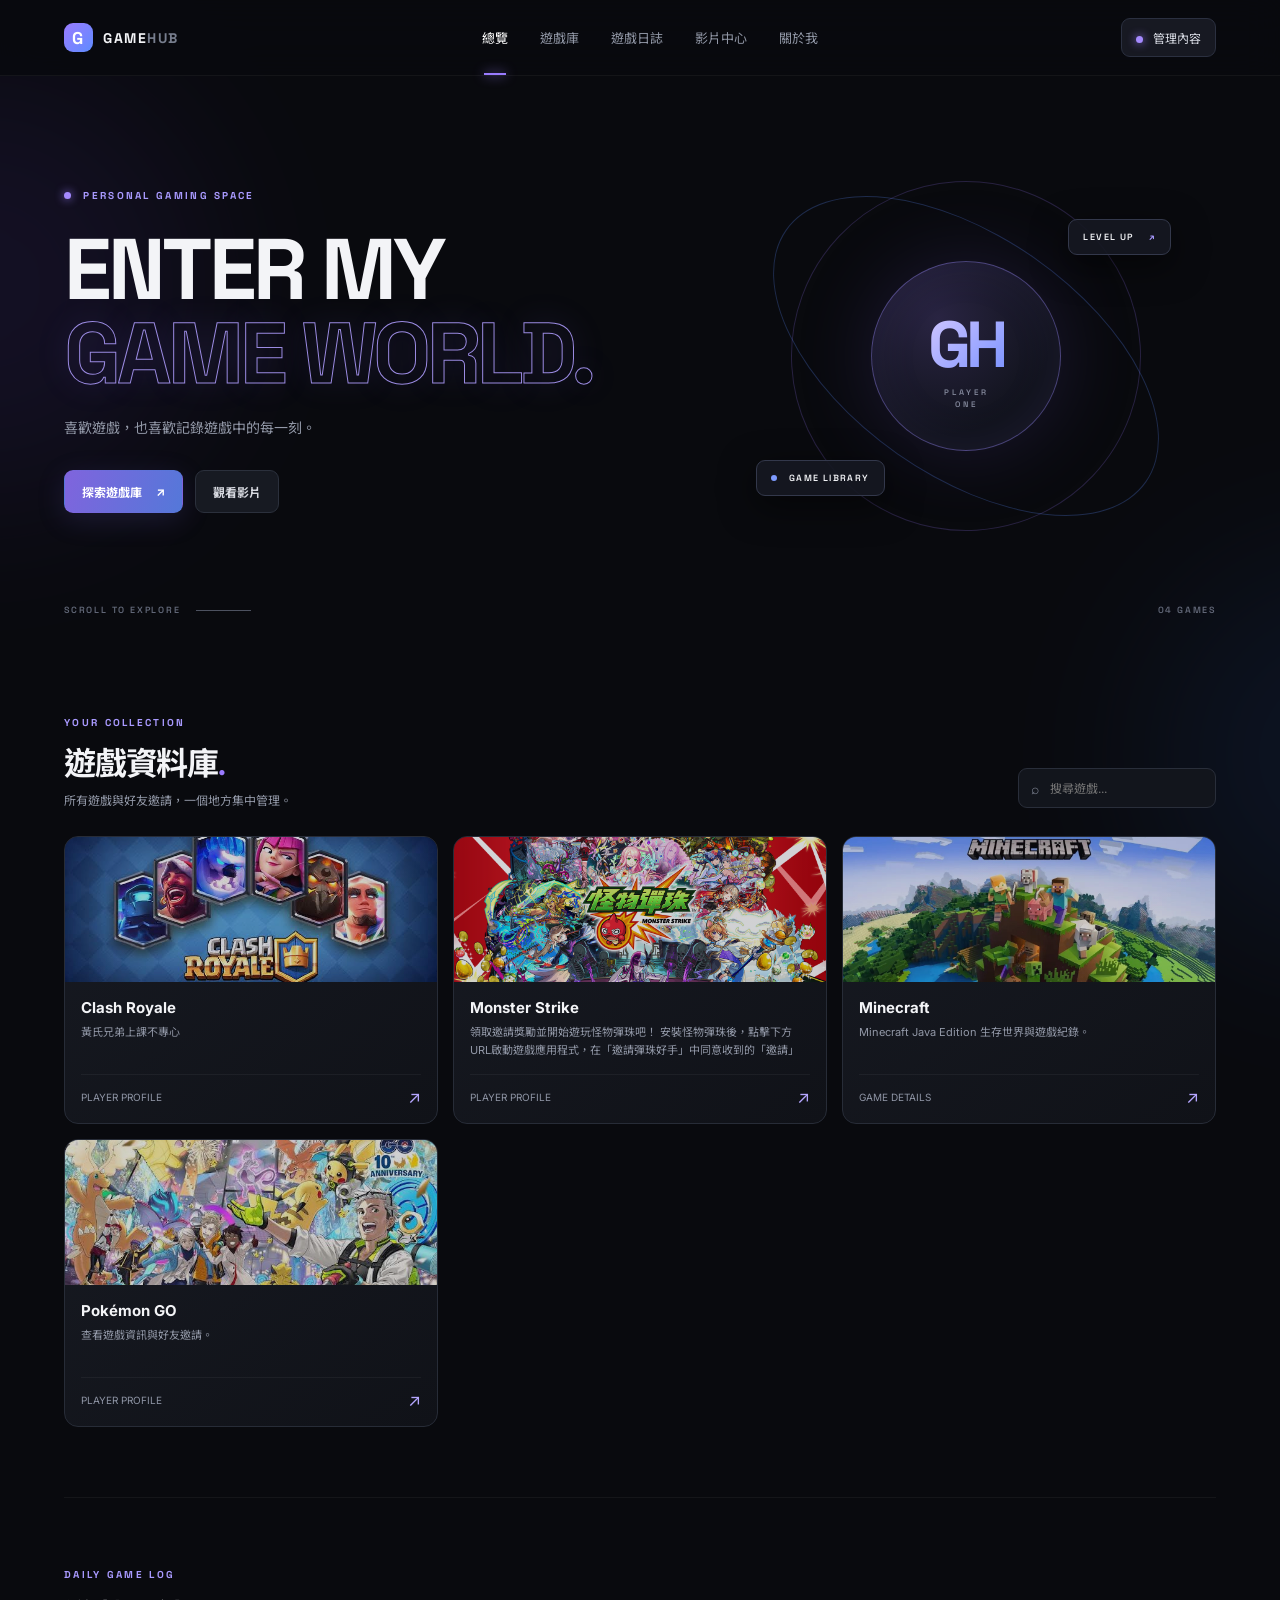
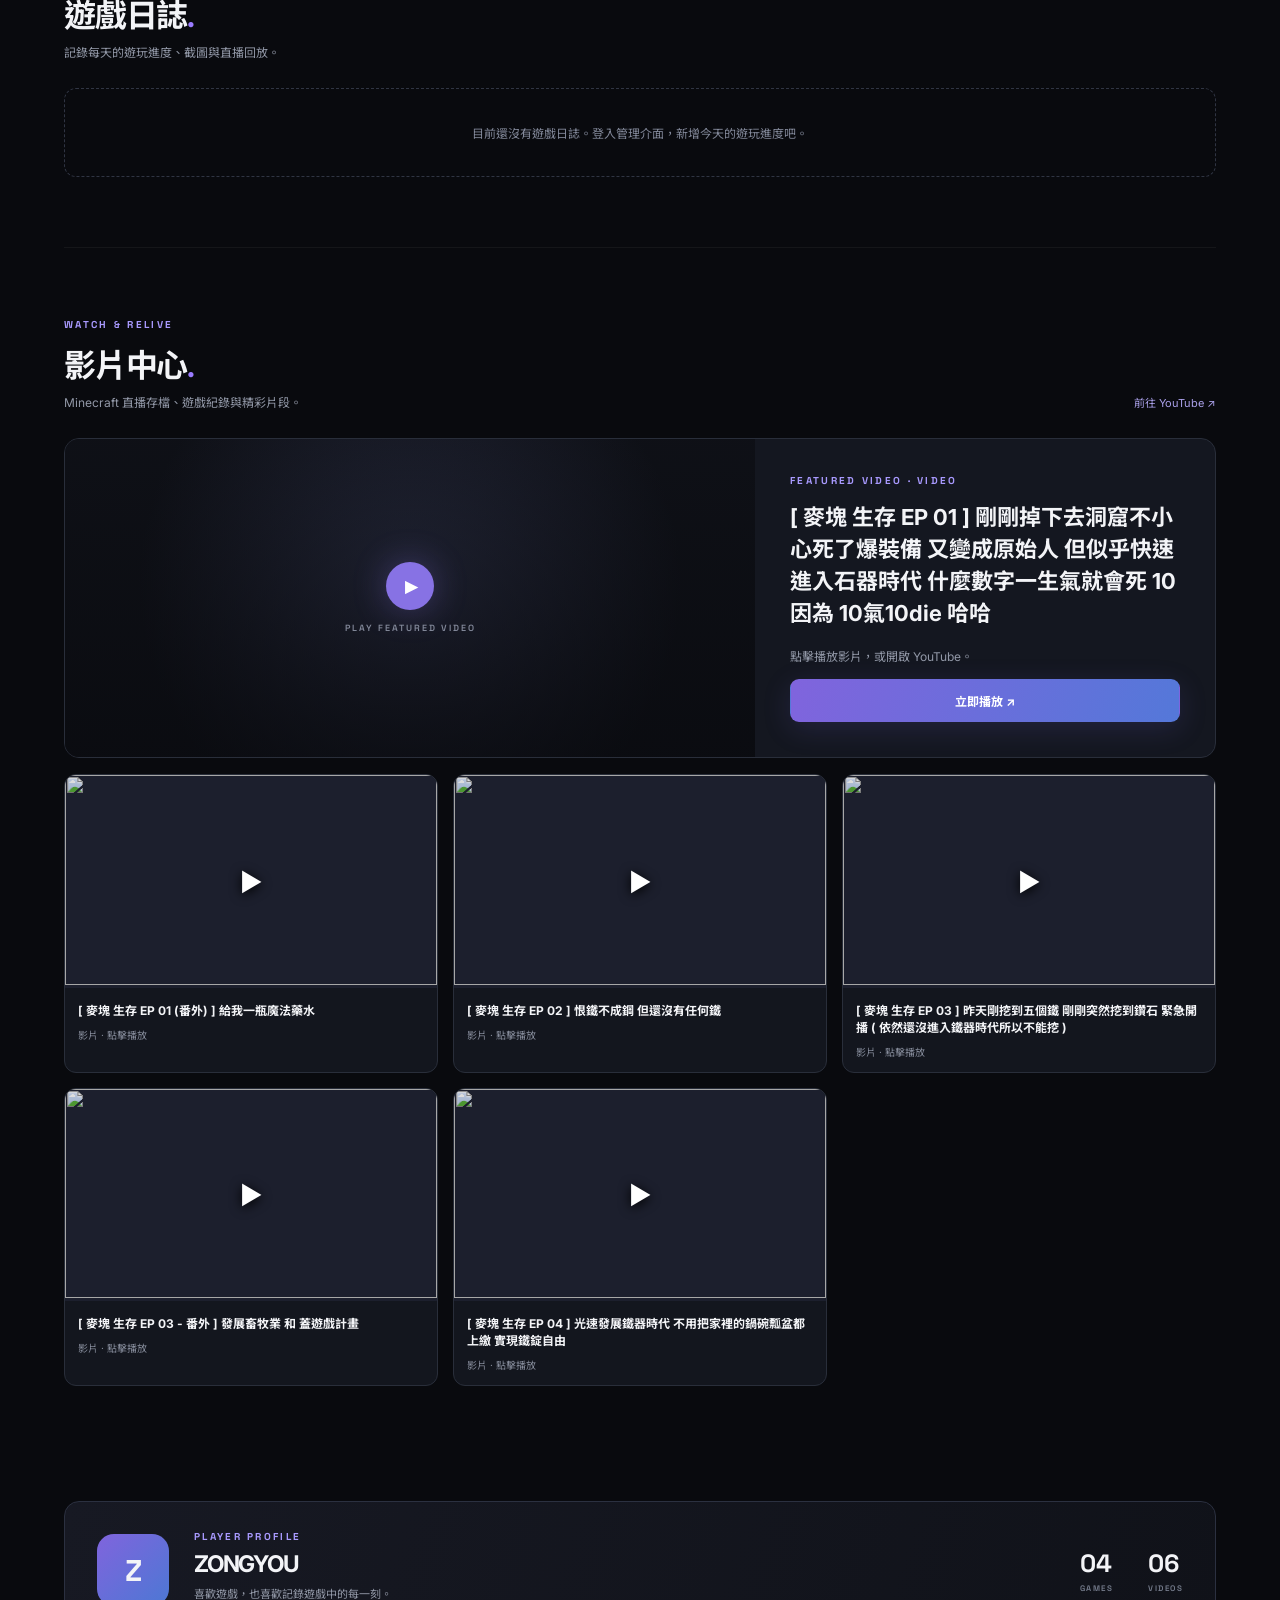
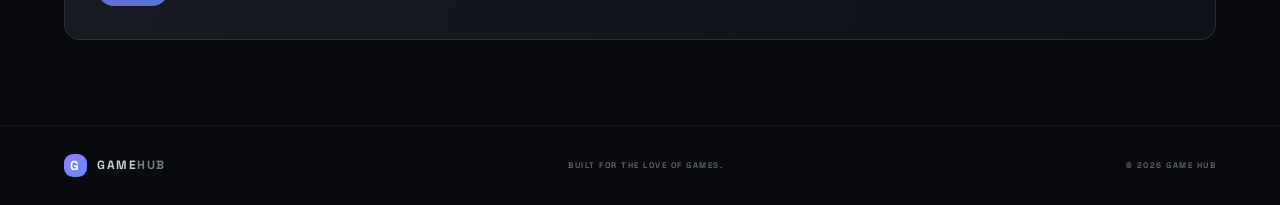
==== commit e86d7c4b: "Disable mobile page zoom" ====
--- a/index.html
+++ b/index.html
@@ -2,7 +2,7 @@
 <html lang="zh-Hant">
 <head>
   <meta charset="utf-8">
-  <meta name="viewport" content="width=device-width, initial-scale=1">
+  <meta name="viewport" content="width=device-width, initial-scale=1, maximum-scale=1, user-scalable=no, viewport-fit=cover">
   <meta name="theme-color" content="#090a0e">
   <meta name="description" content="個人遊戲收藏、好友邀請與 Minecraft 影片中心。">
   <title>GAME HUB — Gaming Identity</title>
